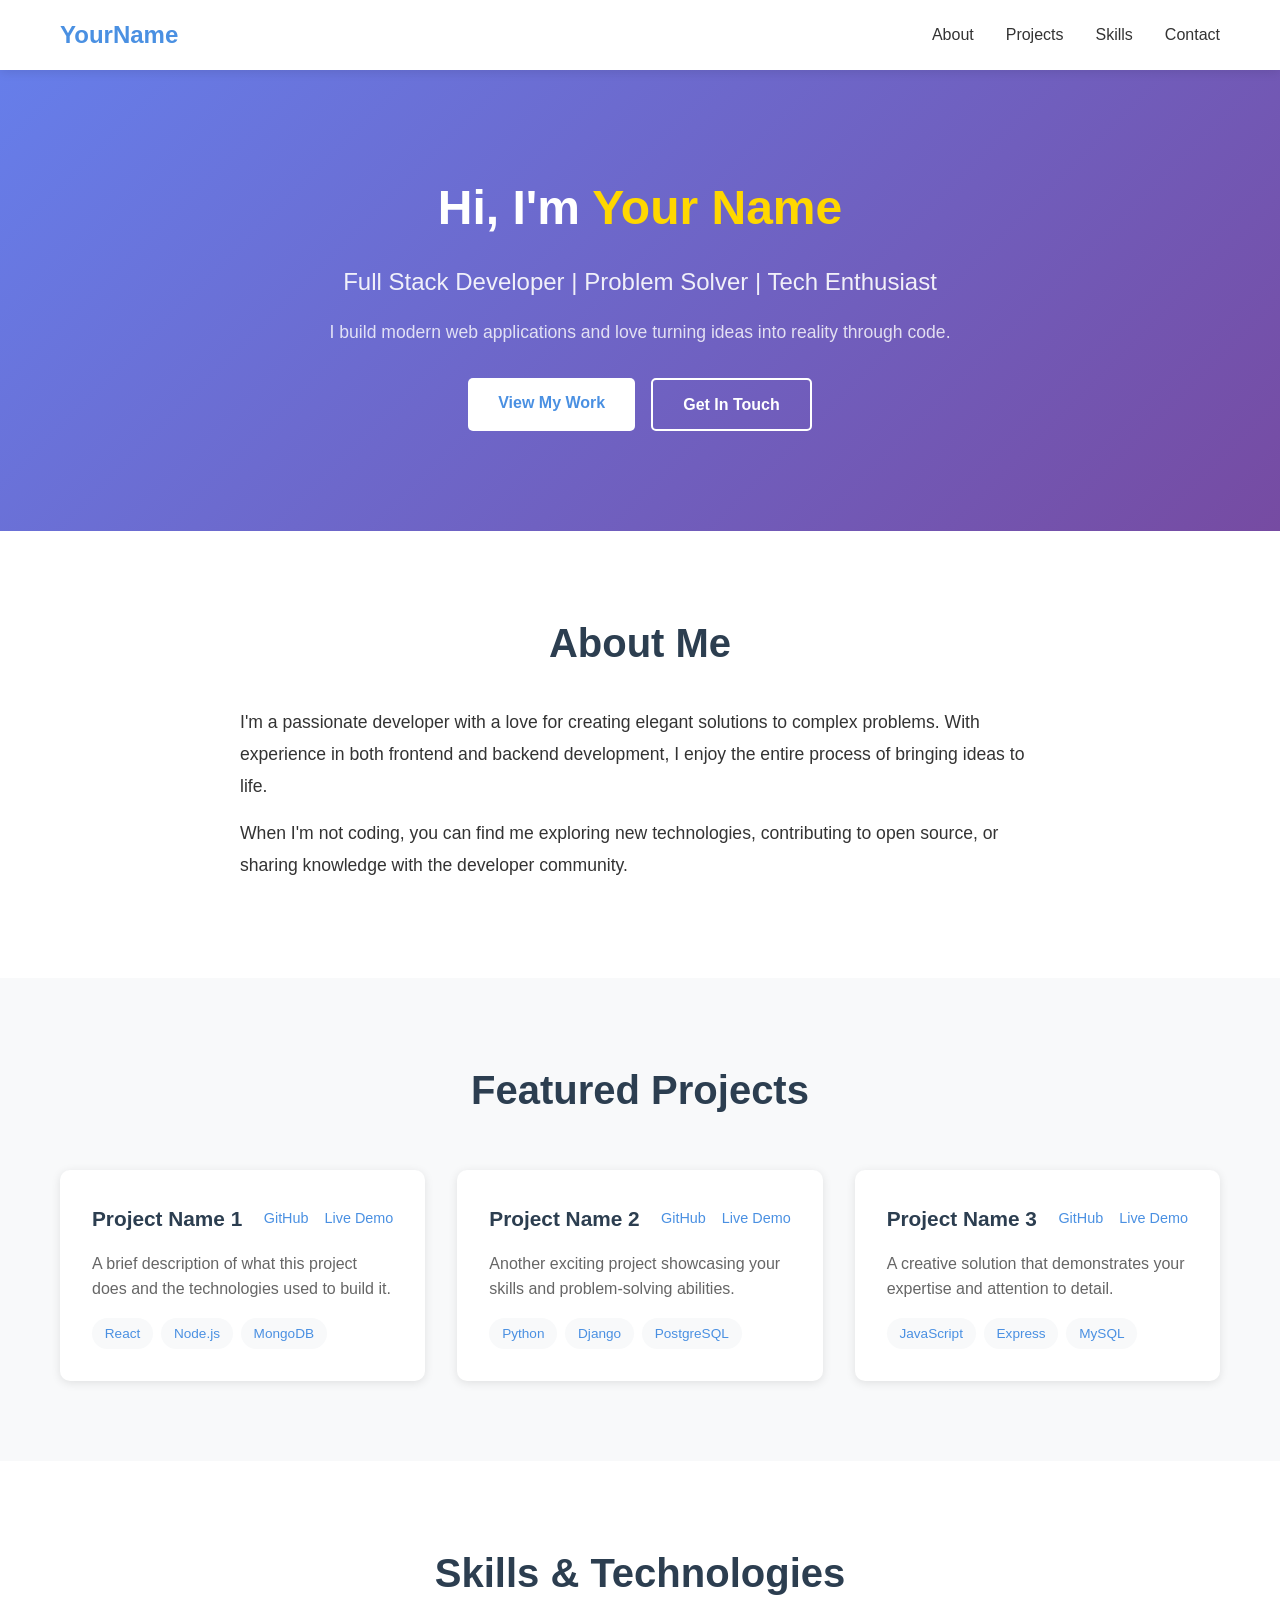
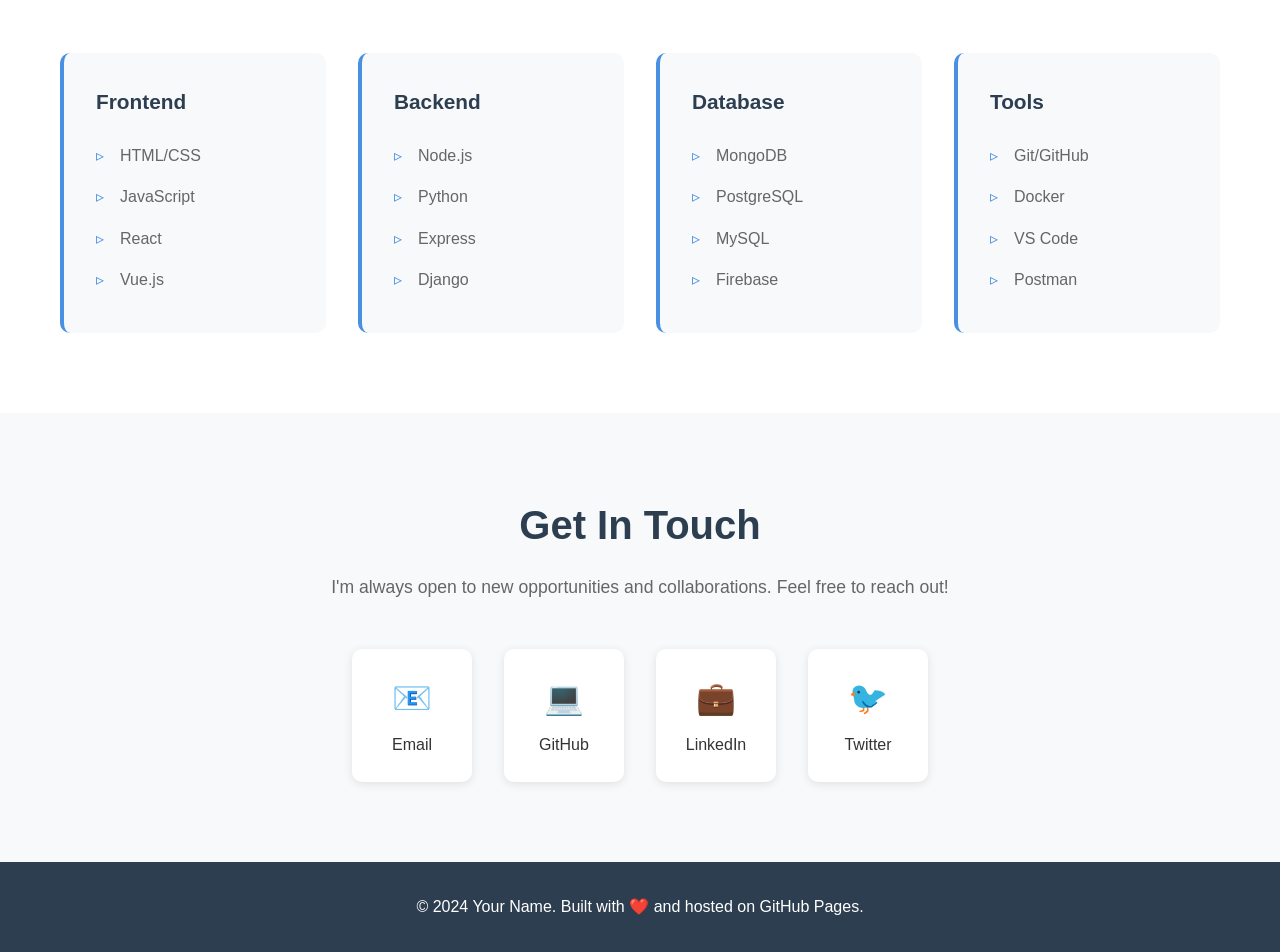
==== index.html @ 62d8f3fc "Add files via upload" ====
<!DOCTYPE html>
<html lang="en">
<head>
    <meta charset="UTF-8">
    <meta name="viewport" content="width=device-width, initial-scale=1.0">
    <title>Your Name - Portfolio</title>
    <link rel="stylesheet" href="styles.css">
</head>
<body>
    <!-- Navigation -->
    <nav class="navbar">
        <div class="nav-container">
            <a href="#" class="logo">YourName</a>
            <ul class="nav-menu">
                <li><a href="#about">About</a></li>
                <li><a href="#projects">Projects</a></li>
                <li><a href="#skills">Skills</a></li>
                <li><a href="#contact">Contact</a></li>
            </ul>
        </div>
    </nav>

    <!-- Hero Section -->
    <section class="hero">
        <div class="hero-content">
            <h1>Hi, I'm <span class="highlight">Your Name</span></h1>
            <p class="subtitle">Full Stack Developer | Problem Solver | Tech Enthusiast</p>
            <p class="description">I build modern web applications and love turning ideas into reality through code.</p>
            <div class="cta-buttons">
                <a href="#projects" class="btn btn-primary">View My Work</a>
                <a href="#contact" class="btn btn-secondary">Get In Touch</a>
            </div>
        </div>
    </section>

    <!-- About Section -->
    <section id="about" class="about">
        <div class="container">
            <h2>About Me</h2>
            <div class="about-content">
                <div class="about-text">
                    <p>I'm a passionate developer with a love for creating elegant solutions to complex problems. With experience in both frontend and backend development, I enjoy the entire process of bringing ideas to life.</p>
                    <p>When I'm not coding, you can find me exploring new technologies, contributing to open source, or sharing knowledge with the developer community.</p>
                </div>
            </div>
        </div>
    </section>

    <!-- Projects Section -->
    <section id="projects" class="projects">
        <div class="container">
            <h2>Featured Projects</h2>
            <div class="projects-grid">
                <div class="project-card">
                    <div class="project-header">
                        <h3>Project Name 1</h3>
                        <div class="project-links">
                            <a href="#" target="_blank">GitHub</a>
                            <a href="#" target="_blank">Live Demo</a>
                        </div>
                    </div>
                    <p>A brief description of what this project does and the technologies used to build it.</p>
                    <div class="tech-stack">
                        <span class="tech-tag">React</span>
                        <span class="tech-tag">Node.js</span>
                        <span class="tech-tag">MongoDB</span>
                    </div>
                </div>

                <div class="project-card">
                    <div class="project-header">
                        <h3>Project Name 2</h3>
                        <div class="project-links">
                            <a href="#" target="_blank">GitHub</a>
                            <a href="#" target="_blank">Live Demo</a>
                        </div>
                    </div>
                    <p>Another exciting project showcasing your skills and problem-solving abilities.</p>
                    <div class="tech-stack">
                        <span class="tech-tag">Python</span>
                        <span class="tech-tag">Django</span>
                        <span class="tech-tag">PostgreSQL</span>
                    </div>
                </div>

                <div class="project-card">
                    <div class="project-header">
                        <h3>Project Name 3</h3>
                        <div class="project-links">
                            <a href="#" target="_blank">GitHub</a>
                            <a href="#" target="_blank">Live Demo</a>
                        </div>
                    </div>
                    <p>A creative solution that demonstrates your expertise and attention to detail.</p>
                    <div class="tech-stack">
                        <span class="tech-tag">JavaScript</span>
                        <span class="tech-tag">Express</span>
                        <span class="tech-tag">MySQL</span>
                    </div>
                </div>
            </div>
        </div>
    </section>

    <!-- Skills Section -->
    <section id="skills" class="skills">
        <div class="container">
            <h2>Skills & Technologies</h2>
            <div class="skills-grid">
                <div class="skill-category">
                    <h3>Frontend</h3>
                    <ul>
                        <li>HTML/CSS</li>
                        <li>JavaScript</li>
                        <li>React</li>
                        <li>Vue.js</li>
                    </ul>
                </div>
                <div class="skill-category">
                    <h3>Backend</h3>
                    <ul>
                        <li>Node.js</li>
                        <li>Python</li>
                        <li>Express</li>
                        <li>Django</li>
                    </ul>
                </div>
                <div class="skill-category">
                    <h3>Database</h3>
                    <ul>
                        <li>MongoDB</li>
                        <li>PostgreSQL</li>
                        <li>MySQL</li>
                        <li>Firebase</li>
                    </ul>
                </div>
                <div class="skill-category">
                    <h3>Tools</h3>
                    <ul>
                        <li>Git/GitHub</li>
                        <li>Docker</li>
                        <li>VS Code</li>
                        <li>Postman</li>
                    </ul>
                </div>
            </div>
        </div>
    </section>

    <!-- Contact Section -->
    <section id="contact" class="contact">
        <div class="container">
            <h2>Get In Touch</h2>
            <p class="contact-intro">I'm always open to new opportunities and collaborations. Feel free to reach out!</p>
            <div class="contact-links">
                <a href="mailto:your.email@example.com" class="contact-link">
                    <span>📧</span> Email
                </a>
                <a href="https://github.com/yourusername" target="_blank" class="contact-link">
                    <span>💻</span> GitHub
                </a>
                <a href="https://linkedin.com/in/yourusername" target="_blank" class="contact-link">
                    <span>💼</span> LinkedIn
                </a>
                <a href="https://twitter.com/yourusername" target="_blank" class="contact-link">
                    <span>🐦</span> Twitter
                </a>
            </div>
        </div>
    </section>

    <!-- Footer -->
    <footer class="footer">
        <p>&copy; 2024 Your Name. Built with ❤️ and hosted on GitHub Pages.</p>
    </footer>
</body>
</html>
---- styles.css ----
* {
    margin: 0;
    padding: 0;
    box-sizing: border-box;
}

:root {
    --primary-color: #4a90e2;
    --secondary-color: #2c3e50;
    --accent-color: #e74c3c;
    --text-color: #333;
    --light-bg: #f8f9fa;
    --white: #ffffff;
    --border-color: #e0e0e0;
    --shadow: 0 2px 10px rgba(0, 0, 0, 0.1);
}

body {
    font-family: -apple-system, BlinkMacSystemFont, 'Segoe UI', Roboto, Oxygen, Ubuntu, Cantarell, sans-serif;
    line-height: 1.6;
    color: var(--text-color);
}

.container {
    max-width: 1200px;
    margin: 0 auto;
    padding: 0 20px;
}

/* Navigation */
.navbar {
    background: var(--white);
    box-shadow: var(--shadow);
    position: sticky;
    top: 0;
    z-index: 100;
}

.nav-container {
    max-width: 1200px;
    margin: 0 auto;
    padding: 1rem 20px;
    display: flex;
    justify-content: space-between;
    align-items: center;
}

.logo {
    font-size: 1.5rem;
    font-weight: bold;
    color: var(--primary-color);
    text-decoration: none;
}

.nav-menu {
    display: flex;
    list-style: none;
    gap: 2rem;
}

.nav-menu a {
    color: var(--text-color);
    text-decoration: none;
    font-weight: 500;
    transition: color 0.3s;
}

.nav-menu a:hover {
    color: var(--primary-color);
}

/* Hero Section */
.hero {
    background: linear-gradient(135deg, #667eea 0%, #764ba2 100%);
    color: var(--white);
    padding: 100px 20px;
    text-align: center;
}

.hero-content {
    max-width: 800px;
    margin: 0 auto;
}

.hero h1 {
    font-size: 3rem;
    margin-bottom: 1rem;
}

.highlight {
    color: #ffd700;
}

.subtitle {
    font-size: 1.5rem;
    margin-bottom: 1rem;
    opacity: 0.9;
}

.description {
    font-size: 1.1rem;
    margin-bottom: 2rem;
    opacity: 0.8;
}

.cta-buttons {
    display: flex;
    gap: 1rem;
    justify-content: center;
    flex-wrap: wrap;
}

.btn {
    padding: 12px 30px;
    text-decoration: none;
    border-radius: 5px;
    font-weight: 600;
    transition: all 0.3s;
    display: inline-block;
}

.btn-primary {
    background: var(--white);
    color: var(--primary-color);
}

.btn-primary:hover {
    transform: translateY(-2px);
    box-shadow: 0 5px 15px rgba(0, 0, 0, 0.2);
}

.btn-secondary {
    background: transparent;
    color: var(--white);
    border: 2px solid var(--white);
}

.btn-secondary:hover {
    background: var(--white);
    color: var(--primary-color);
}

/* About Section */
.about {
    padding: 80px 20px;
    background: var(--white);
}

.about h2 {
    text-align: center;
    font-size: 2.5rem;
    margin-bottom: 2rem;
    color: var(--secondary-color);
}

.about-content {
    max-width: 800px;
    margin: 0 auto;
}

.about-text p {
    margin-bottom: 1rem;
    font-size: 1.1rem;
    line-height: 1.8;
}

/* Projects Section */
.projects {
    padding: 80px 20px;
    background: var(--light-bg);
}

.projects h2 {
    text-align: center;
    font-size: 2.5rem;
    margin-bottom: 3rem;
    color: var(--secondary-color);
}

.projects-grid {
    display: grid;
    grid-template-columns: repeat(auto-fit, minmax(300px, 1fr));
    gap: 2rem;
}

.project-card {
    background: var(--white);
    padding: 2rem;
    border-radius: 10px;
    box-shadow: var(--shadow);
    transition: transform 0.3s;
}

.project-card:hover {
    transform: translateY(-5px);
    box-shadow: 0 5px 20px rgba(0, 0, 0, 0.15);
}

.project-header {
    display: flex;
    justify-content: space-between;
    align-items: center;
    margin-bottom: 1rem;
}

.project-header h3 {
    color: var(--secondary-color);
    font-size: 1.3rem;
}

.project-links {
    display: flex;
    gap: 1rem;
}

.project-links a {
    color: var(--primary-color);
    text-decoration: none;
    font-size: 0.9rem;
    font-weight: 500;
}

.project-links a:hover {
    text-decoration: underline;
}

.project-card p {
    margin-bottom: 1rem;
    color: #666;
}

.tech-stack {
    display: flex;
    flex-wrap: wrap;
    gap: 0.5rem;
}

.tech-tag {
    background: var(--light-bg);
    padding: 0.3rem 0.8rem;
    border-radius: 20px;
    font-size: 0.85rem;
    color: var(--primary-color);
    font-weight: 500;
}

/* Skills Section */
.skills {
    padding: 80px 20px;
    background: var(--white);
}

.skills h2 {
    text-align: center;
    font-size: 2.5rem;
    margin-bottom: 3rem;
    color: var(--secondary-color);
}

.skills-grid {
    display: grid;
    grid-template-columns: repeat(auto-fit, minmax(250px, 1fr));
    gap: 2rem;
}

.skill-category {
    background: var(--light-bg);
    padding: 2rem;
    border-radius: 10px;
    border-left: 4px solid var(--primary-color);
}

.skill-category h3 {
    color: var(--secondary-color);
    margin-bottom: 1rem;
    font-size: 1.3rem;
}

.skill-category ul {
    list-style: none;
}

.skill-category li {
    padding: 0.5rem 0;
    color: #666;
    position: relative;
    padding-left: 1.5rem;
}

.skill-category li:before {
    content: "▹";
    color: var(--primary-color);
    position: absolute;
    left: 0;
}

/* Contact Section */
.contact {
    padding: 80px 20px;
    background: var(--light-bg);
    text-align: center;
}

.contact h2 {
    font-size: 2.5rem;
    margin-bottom: 1rem;
    color: var(--secondary-color);
}

.contact-intro {
    font-size: 1.1rem;
    margin-bottom: 3rem;
    color: #666;
}

.contact-links {
    display: flex;
    justify-content: center;
    gap: 2rem;
    flex-wrap: wrap;
}

.contact-link {
    display: flex;
    flex-direction: column;
    align-items: center;
    gap: 0.5rem;
    text-decoration: none;
    color: var(--text-color);
    padding: 1.5rem;
    background: var(--white);
    border-radius: 10px;
    min-width: 120px;
    transition: all 0.3s;
    box-shadow: var(--shadow);
}

.contact-link:hover {
    transform: translateY(-5px);
    box-shadow: 0 5px 20px rgba(0, 0, 0, 0.15);
    color: var(--primary-color);
}

.contact-link span {
    font-size: 2rem;
}

/* Footer */
.footer {
    background: var(--secondary-color);
    color: var(--white);
    text-align: center;
    padding: 2rem;
}

/* Responsive Design */
@media (max-width: 768px) {
    .hero h1 {
        font-size: 2rem;
    }

    .subtitle {
        font-size: 1.2rem;
    }

    .nav-menu {
        gap: 1rem;
    }

    .projects-grid,
    .skills-grid {
        grid-template-columns: 1fr;
    }

    .cta-buttons {
        flex-direction: column;
    }
}
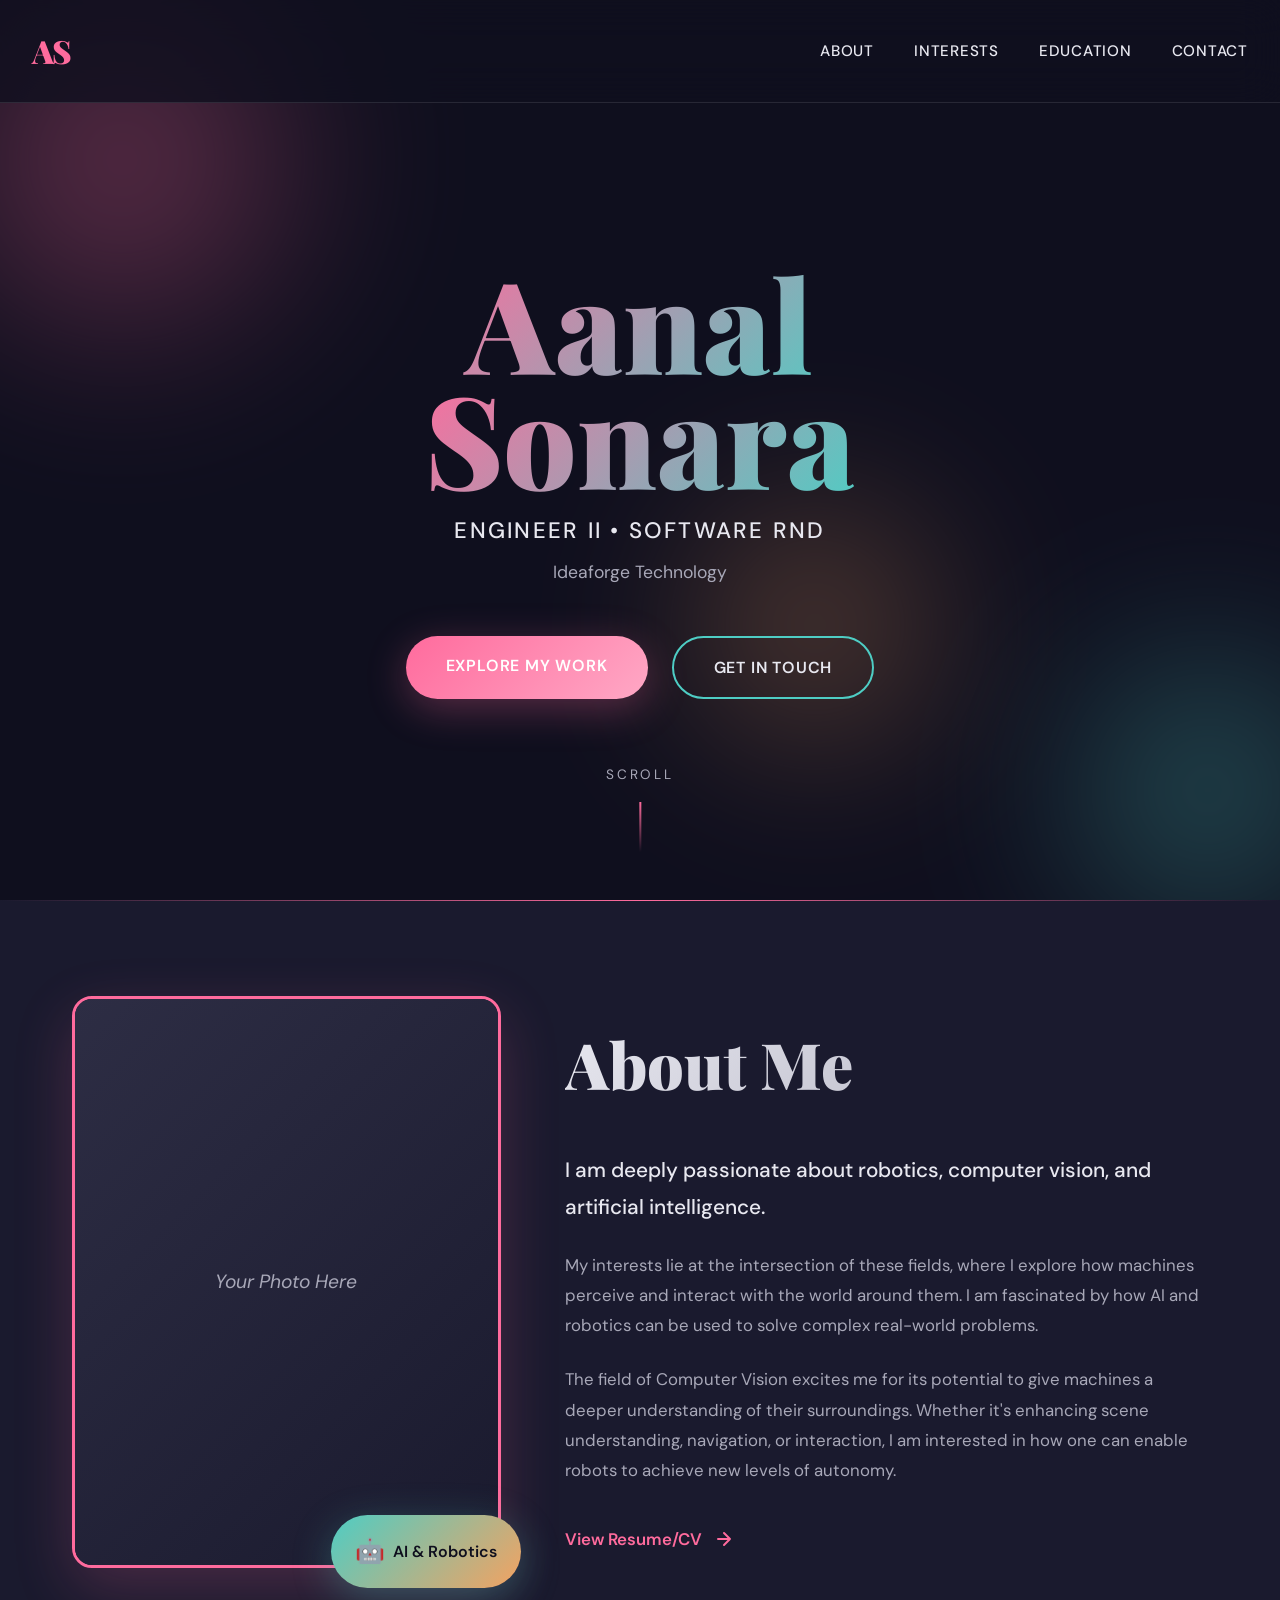
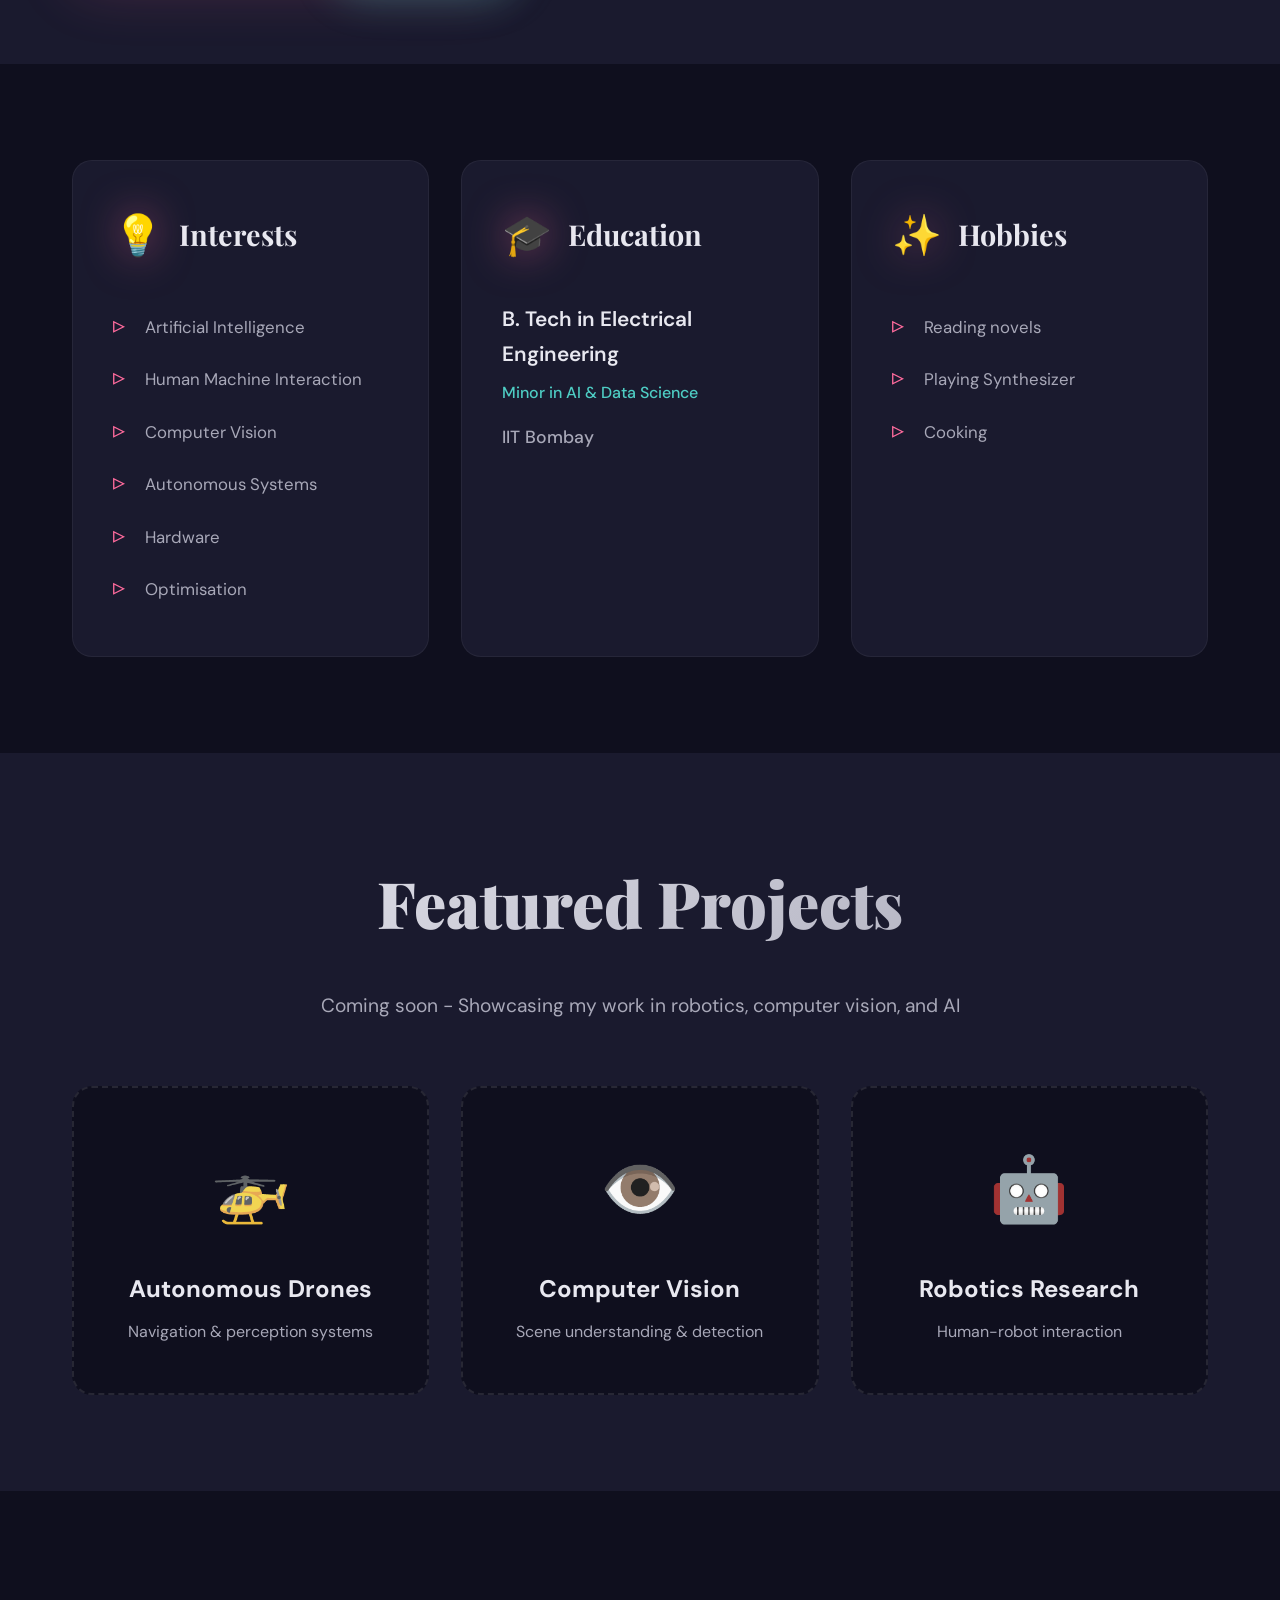
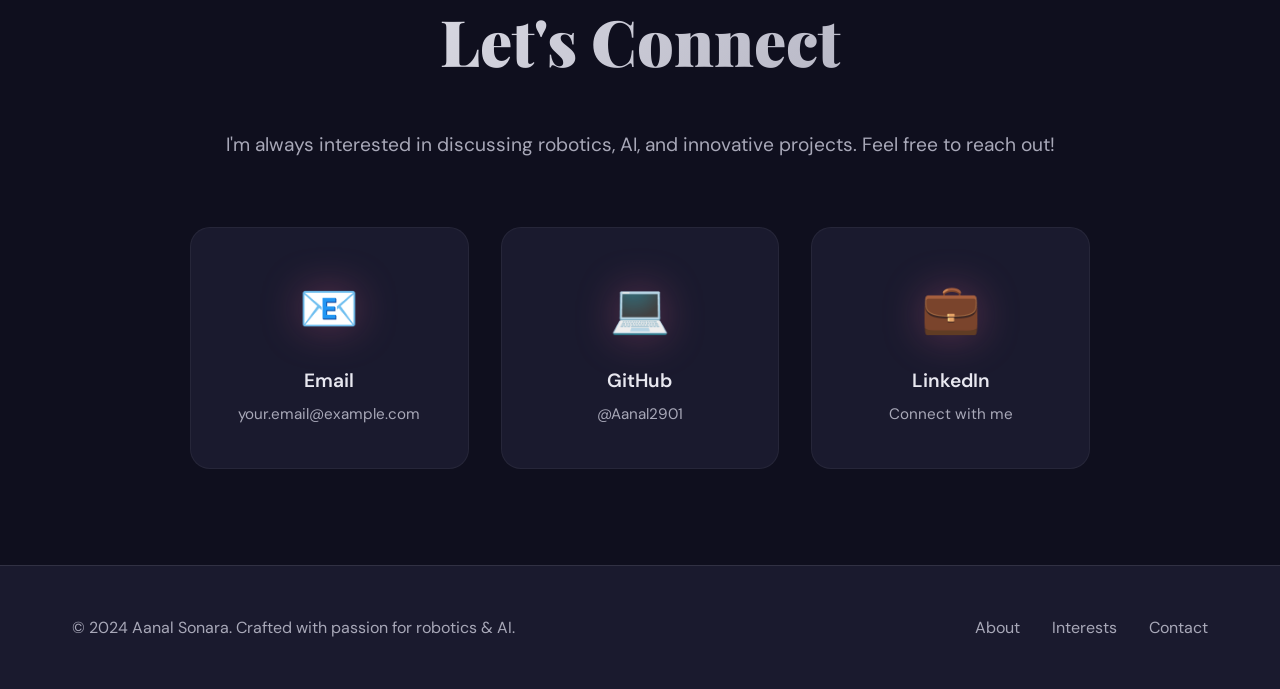
==== commit fb0bb3c3: "Add files via upload" ====
--- a/index.html
+++ b/index.html
@@ -3,18 +3,19 @@
 <head>
     <meta charset="UTF-8">
     <meta name="viewport" content="width=device-width, initial-scale=1.0">
-    <title>Your Name - Portfolio</title>
+    <title>Aanal Sonara | Robotics & AI Engineer</title>
     <link rel="stylesheet" href="styles.css">
+    <link href="https://fonts.googleapis.com/css2?family=Playfair+Display:wght@700;900&family=DM+Sans:wght@400;500;700&display=swap" rel="stylesheet">
 </head>
 <body>
     <!-- Navigation -->
     <nav class="navbar">
         <div class="nav-container">
-            <a href="#" class="logo">YourName</a>
+            <a href="#" class="logo">AS</a>
             <ul class="nav-menu">
                 <li><a href="#about">About</a></li>
-                <li><a href="#projects">Projects</a></li>
-                <li><a href="#skills">Skills</a></li>
+                <li><a href="#interests">Interests</a></li>
+                <li><a href="#education">Education</a></li>
                 <li><a href="#contact">Contact</a></li>
             </ul>
         </div>
@@ -22,126 +23,135 @@
 
     <!-- Hero Section -->
     <section class="hero">
+        <div class="hero-background">
+            <div class="gradient-orb orb-1"></div>
+            <div class="gradient-orb orb-2"></div>
+            <div class="gradient-orb orb-3"></div>
+        </div>
         <div class="hero-content">
-            <h1>Hi, I'm <span class="highlight">Your Name</span></h1>
-            <p class="subtitle">Full Stack Developer | Problem Solver | Tech Enthusiast</p>
-            <p class="description">I build modern web applications and love turning ideas into reality through code.</p>
-            <div class="cta-buttons">
-                <a href="#projects" class="btn btn-primary">View My Work</a>
-                <a href="#contact" class="btn btn-secondary">Get In Touch</a>
-            </div>
+            <div class="hero-text">
+                <h1 class="hero-title">
+                    <span class="title-line">Aanal</span>
+                    <span class="title-line">Sonara</span>
+                </h1>
+                <p class="hero-subtitle">Engineer II • Software RnD</p>
+                <p class="hero-company">Ideaforge Technology</p>
+                <div class="hero-cta">
+                    <a href="#about" class="btn-primary">Explore My Work</a>
+                    <a href="#contact" class="btn-secondary">Get in Touch</a>
+                </div>
+            </div>
+        </div>
+        <div class="scroll-indicator">
+            <span>Scroll</span>
+            <div class="scroll-line"></div>
         </div>
     </section>
 
     <!-- About Section -->
     <section id="about" class="about">
         <div class="container">
-            <h2>About Me</h2>
-            <div class="about-content">
-                <div class="about-text">
-                    <p>I'm a passionate developer with a love for creating elegant solutions to complex problems. With experience in both frontend and backend development, I enjoy the entire process of bringing ideas to life.</p>
-                    <p>When I'm not coding, you can find me exploring new technologies, contributing to open source, or sharing knowledge with the developer community.</p>
-                </div>
-            </div>
-        </div>
-    </section>
-
-    <!-- Projects Section -->
-    <section id="projects" class="projects">
-        <div class="container">
-            <h2>Featured Projects</h2>
-            <div class="projects-grid">
-                <div class="project-card">
-                    <div class="project-header">
-                        <h3>Project Name 1</h3>
-                        <div class="project-links">
-                            <a href="#" target="_blank">GitHub</a>
-                            <a href="#" target="_blank">Live Demo</a>
-                        </div>
-                    </div>
-                    <p>A brief description of what this project does and the technologies used to build it.</p>
-                    <div class="tech-stack">
-                        <span class="tech-tag">React</span>
-                        <span class="tech-tag">Node.js</span>
-                        <span class="tech-tag">MongoDB</span>
-                    </div>
-                </div>
-
-                <div class="project-card">
-                    <div class="project-header">
-                        <h3>Project Name 2</h3>
-                        <div class="project-links">
-                            <a href="#" target="_blank">GitHub</a>
-                            <a href="#" target="_blank">Live Demo</a>
-                        </div>
-                    </div>
-                    <p>Another exciting project showcasing your skills and problem-solving abilities.</p>
-                    <div class="tech-stack">
-                        <span class="tech-tag">Python</span>
-                        <span class="tech-tag">Django</span>
-                        <span class="tech-tag">PostgreSQL</span>
-                    </div>
-                </div>
-
-                <div class="project-card">
-                    <div class="project-header">
-                        <h3>Project Name 3</h3>
-                        <div class="project-links">
-                            <a href="#" target="_blank">GitHub</a>
-                            <a href="#" target="_blank">Live Demo</a>
-                        </div>
-                    </div>
-                    <p>A creative solution that demonstrates your expertise and attention to detail.</p>
-                    <div class="tech-stack">
-                        <span class="tech-tag">JavaScript</span>
-                        <span class="tech-tag">Express</span>
-                        <span class="tech-tag">MySQL</span>
-                    </div>
-                </div>
-            </div>
-        </div>
-    </section>
-
-    <!-- Skills Section -->
-    <section id="skills" class="skills">
-        <div class="container">
-            <h2>Skills & Technologies</h2>
-            <div class="skills-grid">
-                <div class="skill-category">
-                    <h3>Frontend</h3>
-                    <ul>
-                        <li>HTML/CSS</li>
-                        <li>JavaScript</li>
-                        <li>React</li>
-                        <li>Vue.js</li>
+            <div class="about-grid">
+                <div class="about-image-wrapper">
+                    <div class="image-frame">
+                        <div class="profile-placeholder">
+                            <div class="placeholder-text">Your Photo Here</div>
+                        </div>
+                    </div>
+                    <div class="floating-badge">
+                        <span class="badge-icon">🤖</span>
+                        <span>AI & Robotics</span>
+                    </div>
+                </div>
+                <div class="about-content">
+                    <h2 class="section-title">About Me</h2>
+                    <div class="about-text">
+                        <p class="lead-text">I am deeply passionate about robotics, computer vision, and artificial intelligence.</p>
+                        <p>My interests lie at the intersection of these fields, where I explore how machines perceive and interact with the world around them. I am fascinated by how AI and robotics can be used to solve complex real-world problems.</p>
+                        <p>The field of Computer Vision excites me for its potential to give machines a deeper understanding of their surroundings. Whether it's enhancing scene understanding, navigation, or interaction, I am interested in how one can enable robots to achieve new levels of autonomy.</p>
+                    </div>
+                    <a href="#" class="resume-link">
+                        <span>View Resume/CV</span>
+                        <svg width="20" height="20" viewBox="0 0 20 20" fill="none">
+                            <path d="M4 10H16M16 10L10 4M16 10L10 16" stroke="currentColor" stroke-width="2" stroke-linecap="round"/>
+                        </svg>
+                    </a>
+                </div>
+            </div>
+        </div>
+    </section>
+
+    <!-- Interests, Education, Hobbies Section -->
+    <section id="interests" class="info-cards">
+        <div class="container">
+            <div class="cards-grid">
+                <!-- Interests Card -->
+                <div class="info-card card-interests">
+                    <div class="card-header">
+                        <div class="card-icon">💡</div>
+                        <h3>Interests</h3>
+                    </div>
+                    <ul class="card-list">
+                        <li>Artificial Intelligence</li>
+                        <li>Human Machine Interaction</li>
+                        <li>Computer Vision</li>
+                        <li>Autonomous Systems</li>
+                        <li>Hardware</li>
+                        <li>Optimisation</li>
                     </ul>
                 </div>
-                <div class="skill-category">
-                    <h3>Backend</h3>
-                    <ul>
-                        <li>Node.js</li>
-                        <li>Python</li>
-                        <li>Express</li>
-                        <li>Django</li>
+
+                <!-- Education Card -->
+                <div class="info-card card-education" id="education">
+                    <div class="card-header">
+                        <div class="card-icon">🎓</div>
+                        <h3>Education</h3>
+                    </div>
+                    <div class="education-content">
+                        <h4>B. Tech in Electrical Engineering</h4>
+                        <p class="minor">Minor in AI & Data Science</p>
+                        <p class="university">IIT Bombay</p>
+                    </div>
+                </div>
+
+                <!-- Hobbies Card -->
+                <div class="info-card card-hobbies">
+                    <div class="card-header">
+                        <div class="card-icon">✨</div>
+                        <h3>Hobbies</h3>
+                    </div>
+                    <ul class="card-list">
+                        <li>Reading novels</li>
+                        <li>Playing Synthesizer</li>
+                        <li>Cooking</li>
                     </ul>
                 </div>
-                <div class="skill-category">
-                    <h3>Database</h3>
-                    <ul>
-                        <li>MongoDB</li>
-                        <li>PostgreSQL</li>
-                        <li>MySQL</li>
-                        <li>Firebase</li>
-                    </ul>
-                </div>
-                <div class="skill-category">
-                    <h3>Tools</h3>
-                    <ul>
-                        <li>Git/GitHub</li>
-                        <li>Docker</li>
-                        <li>VS Code</li>
-                        <li>Postman</li>
-                    </ul>
+            </div>
+        </div>
+    </section>
+
+    <!-- Projects Section (Placeholder for future) -->
+    <section class="projects">
+        <div class="container">
+            <h2 class="section-title centered">Featured Projects</h2>
+            <p class="section-subtitle">Coming soon - Showcasing my work in robotics, computer vision, and AI</p>
+            <div class="projects-placeholder">
+                <div class="placeholder-grid">
+                    <div class="project-placeholder">
+                        <div class="placeholder-icon">🚁</div>
+                        <h4>Autonomous Drones</h4>
+                        <p>Navigation & perception systems</p>
+                    </div>
+                    <div class="project-placeholder">
+                        <div class="placeholder-icon">👁️</div>
+                        <h4>Computer Vision</h4>
+                        <p>Scene understanding & detection</p>
+                    </div>
+                    <div class="project-placeholder">
+                        <div class="placeholder-icon">🤖</div>
+                        <h4>Robotics Research</h4>
+                        <p>Human-robot interaction</p>
+                    </div>
                 </div>
             </div>
         </div>
@@ -150,28 +160,50 @@
     <!-- Contact Section -->
     <section id="contact" class="contact">
         <div class="container">
-            <h2>Get In Touch</h2>
-            <p class="contact-intro">I'm always open to new opportunities and collaborations. Feel free to reach out!</p>
-            <div class="contact-links">
-                <a href="mailto:your.email@example.com" class="contact-link">
-                    <span>📧</span> Email
-                </a>
-                <a href="https://github.com/yourusername" target="_blank" class="contact-link">
-                    <span>💻</span> GitHub
-                </a>
-                <a href="https://linkedin.com/in/yourusername" target="_blank" class="contact-link">
-                    <span>💼</span> LinkedIn
-                </a>
-                <a href="https://twitter.com/yourusername" target="_blank" class="contact-link">
-                    <span>🐦</span> Twitter
-                </a>
+            <div class="contact-content">
+                <h2 class="section-title">Let's Connect</h2>
+                <p class="contact-description">I'm always interested in discussing robotics, AI, and innovative projects. Feel free to reach out!</p>
+                <div class="contact-links">
+                    <a href="mailto:your.email@example.com" class="contact-card">
+                        <div class="contact-icon">📧</div>
+                        <div class="contact-text">
+                            <h4>Email</h4>
+                            <p>your.email@example.com</p>
+                        </div>
+                    </a>
+                    <a href="https://github.com/Aanal2901" class="contact-card">
+                        <div class="contact-icon">💻</div>
+                        <div class="contact-text">
+                            <h4>GitHub</h4>
+                            <p>@Aanal2901</p>
+                        </div>
+                    </a>
+                    <a href="https://linkedin.com/in/yourprofile" class="contact-card">
+                        <div class="contact-icon">💼</div>
+                        <div class="contact-text">
+                            <h4>LinkedIn</h4>
+                            <p>Connect with me</p>
+                        </div>
+                    </a>
+                </div>
             </div>
         </div>
     </section>
 
     <!-- Footer -->
     <footer class="footer">
-        <p>&copy; 2024 Your Name. Built with ❤️ and hosted on GitHub Pages.</p>
+        <div class="container">
+            <div class="footer-content">
+                <p>&copy; 2024 Aanal Sonara. Crafted with passion for robotics & AI.</p>
+                <div class="footer-links">
+                    <a href="#about">About</a>
+                    <a href="#interests">Interests</a>
+                    <a href="#contact">Contact</a>
+                </div>
+            </div>
+        </div>
     </footer>
+
+    <script src="script.js"></script>
 </body>
 </html>
--- a/styles.css
+++ b/styles.css
@@ -1,3 +1,4 @@
+/* Reset & Base Styles */
 * {
     margin: 0;
     padding: 0;
@@ -5,374 +6,772 @@
 }
 
 :root {
-    --primary-color: #4a90e2;
-    --secondary-color: #2c3e50;
-    --accent-color: #e74c3c;
-    --text-color: #333;
-    --light-bg: #f8f9fa;
-    --white: #ffffff;
-    --border-color: #e0e0e0;
-    --shadow: 0 2px 10px rgba(0, 0, 0, 0.1);
+    /* Color Palette - Sophisticated & Distinctive */
+    --color-dark: #0f0f1e;
+    --color-midnight: #1a1a2e;
+    --color-slate: #2d2d44;
+    --color-accent: #ff6b9d;
+    --color-accent-light: #ffa8c5;
+    --color-secondary: #4ecdc4;
+    --color-gold: #f4a261;
+    --color-text: #e8e8f0;
+    --color-text-muted: #a8a8b8;
+    --color-white: #ffffff;
+    --color-light-bg: #f8f9fb;
+    
+    /* Typography */
+    --font-display: 'Playfair Display', serif;
+    --font-body: 'DM Sans', sans-serif;
+    
+    /* Spacing */
+    --spacing-xs: 0.5rem;
+    --spacing-sm: 1rem;
+    --spacing-md: 2rem;
+    --spacing-lg: 4rem;
+    --spacing-xl: 6rem;
+    
+    /* Animations */
+    --transition-smooth: all 0.4s cubic-bezier(0.4, 0, 0.2, 1);
+    --transition-bounce: all 0.6s cubic-bezier(0.68, -0.55, 0.265, 1.55);
 }
 
 body {
-    font-family: -apple-system, BlinkMacSystemFont, 'Segoe UI', Roboto, Oxygen, Ubuntu, Cantarell, sans-serif;
-    line-height: 1.6;
-    color: var(--text-color);
+    font-family: var(--font-body);
+    color: var(--color-text);
+    background: var(--color-dark);
+    line-height: 1.7;
+    overflow-x: hidden;
 }
 
 .container {
     max-width: 1200px;
     margin: 0 auto;
-    padding: 0 20px;
+    padding: 0 2rem;
 }
 
 /* Navigation */
 .navbar {
-    background: var(--white);
-    box-shadow: var(--shadow);
-    position: sticky;
+    position: fixed;
     top: 0;
-    z-index: 100;
+    width: 100%;
+    z-index: 1000;
+    background: rgba(15, 15, 30, 0.8);
+    backdrop-filter: blur(20px);
+    border-bottom: 1px solid rgba(255, 255, 255, 0.1);
+    animation: slideDown 0.8s ease-out;
+}
+
+@keyframes slideDown {
+    from {
+        transform: translateY(-100%);
+        opacity: 0;
+    }
+    to {
+        transform: translateY(0);
+        opacity: 1;
+    }
 }
 
 .nav-container {
-    max-width: 1200px;
+    max-width: 1400px;
     margin: 0 auto;
-    padding: 1rem 20px;
+    padding: 1.5rem 2rem;
     display: flex;
     justify-content: space-between;
     align-items: center;
 }
 
 .logo {
-    font-size: 1.5rem;
-    font-weight: bold;
-    color: var(--primary-color);
+    font-family: var(--font-display);
+    font-size: 2rem;
+    font-weight: 900;
+    color: var(--color-accent);
     text-decoration: none;
+    letter-spacing: -0.05em;
+    transition: var(--transition-smooth);
+}
+
+.logo:hover {
+    transform: scale(1.1) rotate(-5deg);
 }
 
 .nav-menu {
     display: flex;
     list-style: none;
-    gap: 2rem;
+    gap: 2.5rem;
 }
 
 .nav-menu a {
-    color: var(--text-color);
+    color: var(--color-text);
     text-decoration: none;
     font-weight: 500;
-    transition: color 0.3s;
+    font-size: 0.95rem;
+    letter-spacing: 0.05em;
+    text-transform: uppercase;
+    position: relative;
+    transition: var(--transition-smooth);
+}
+
+.nav-menu a::after {
+    content: '';
+    position: absolute;
+    bottom: -5px;
+    left: 0;
+    width: 0;
+    height: 2px;
+    background: var(--color-accent);
+    transition: width 0.3s ease;
 }
 
 .nav-menu a:hover {
-    color: var(--primary-color);
+    color: var(--color-accent);
+}
+
+.nav-menu a:hover::after {
+    width: 100%;
 }
 
 /* Hero Section */
 .hero {
-    background: linear-gradient(135deg, #667eea 0%, #764ba2 100%);
-    color: var(--white);
-    padding: 100px 20px;
+    min-height: 100vh;
+    display: flex;
+    align-items: center;
+    justify-content: center;
+    position: relative;
+    overflow: hidden;
+    padding: 8rem 2rem 4rem;
+}
+
+.hero-background {
+    position: absolute;
+    top: 0;
+    left: 0;
+    width: 100%;
+    height: 100%;
+    z-index: 0;
+}
+
+.gradient-orb {
+    position: absolute;
+    border-radius: 50%;
+    filter: blur(80px);
+    opacity: 0.4;
+    animation: float 20s ease-in-out infinite;
+}
+
+.orb-1 {
+    width: 500px;
+    height: 500px;
+    background: radial-gradient(circle, var(--color-accent) 0%, transparent 70%);
+    top: -10%;
+    left: -10%;
+    animation-delay: 0s;
+}
+
+.orb-2 {
+    width: 400px;
+    height: 400px;
+    background: radial-gradient(circle, var(--color-secondary) 0%, transparent 70%);
+    bottom: -10%;
+    right: -10%;
+    animation-delay: 5s;
+}
+
+.orb-3 {
+    width: 350px;
+    height: 350px;
+    background: radial-gradient(circle, var(--color-gold) 0%, transparent 70%);
+    top: 50%;
+    left: 50%;
+    animation-delay: 10s;
+}
+
+@keyframes float {
+    0%, 100% {
+        transform: translate(0, 0) scale(1);
+    }
+    33% {
+        transform: translate(50px, -50px) scale(1.1);
+    }
+    66% {
+        transform: translate(-50px, 50px) scale(0.9);
+    }
+}
+
+.hero-content {
+    position: relative;
+    z-index: 1;
     text-align: center;
-}
-
-.hero-content {
-    max-width: 800px;
-    margin: 0 auto;
-}
-
-.hero h1 {
-    font-size: 3rem;
+    max-width: 900px;
+}
+
+.hero-title {
+    font-family: var(--font-display);
+    font-size: clamp(4rem, 10vw, 8rem);
+    font-weight: 900;
+    line-height: 0.9;
     margin-bottom: 1rem;
-}
-
-.highlight {
-    color: #ffd700;
-}
-
-.subtitle {
-    font-size: 1.5rem;
-    margin-bottom: 1rem;
-    opacity: 0.9;
-}
-
-.description {
+    display: flex;
+    flex-direction: column;
+    animation: fadeInUp 1s ease-out;
+}
+
+.title-line {
+    display: inline-block;
+    background: linear-gradient(135deg, var(--color-accent) 0%, var(--color-secondary) 100%);
+    -webkit-background-clip: text;
+    -webkit-text-fill-color: transparent;
+    background-clip: text;
+    animation: fadeInUp 1s ease-out backwards;
+}
+
+.title-line:nth-child(2) {
+    animation-delay: 0.2s;
+}
+
+@keyframes fadeInUp {
+    from {
+        opacity: 0;
+        transform: translateY(50px);
+    }
+    to {
+        opacity: 1;
+        transform: translateY(0);
+    }
+}
+
+.hero-subtitle {
+    font-size: 1.4rem;
+    color: var(--color-text);
+    font-weight: 500;
+    letter-spacing: 0.1em;
+    text-transform: uppercase;
+    margin-bottom: 0.5rem;
+    animation: fadeInUp 1s ease-out 0.4s backwards;
+}
+
+.hero-company {
     font-size: 1.1rem;
-    margin-bottom: 2rem;
-    opacity: 0.8;
-}
-
-.cta-buttons {
-    display: flex;
-    gap: 1rem;
+    color: var(--color-text-muted);
+    margin-bottom: 3rem;
+    animation: fadeInUp 1s ease-out 0.6s backwards;
+}
+
+.hero-cta {
+    display: flex;
+    gap: 1.5rem;
     justify-content: center;
     flex-wrap: wrap;
-}
-
-.btn {
-    padding: 12px 30px;
+    animation: fadeInUp 1s ease-out 0.8s backwards;
+}
+
+.btn-primary,
+.btn-secondary {
+    padding: 1rem 2.5rem;
     text-decoration: none;
-    border-radius: 5px;
+    border-radius: 50px;
     font-weight: 600;
-    transition: all 0.3s;
-    display: inline-block;
+    font-size: 1rem;
+    letter-spacing: 0.05em;
+    text-transform: uppercase;
+    transition: var(--transition-smooth);
+    position: relative;
+    overflow: hidden;
 }
 
 .btn-primary {
-    background: var(--white);
-    color: var(--primary-color);
+    background: linear-gradient(135deg, var(--color-accent) 0%, var(--color-accent-light) 100%);
+    color: var(--color-white);
+    box-shadow: 0 10px 40px rgba(255, 107, 157, 0.3);
 }
 
 .btn-primary:hover {
-    transform: translateY(-2px);
-    box-shadow: 0 5px 15px rgba(0, 0, 0, 0.2);
+    transform: translateY(-3px);
+    box-shadow: 0 15px 50px rgba(255, 107, 157, 0.5);
 }
 
 .btn-secondary {
     background: transparent;
-    color: var(--white);
-    border: 2px solid var(--white);
+    color: var(--color-text);
+    border: 2px solid var(--color-secondary);
 }
 
 .btn-secondary:hover {
-    background: var(--white);
-    color: var(--primary-color);
+    background: var(--color-secondary);
+    color: var(--color-dark);
+    transform: translateY(-3px);
+}
+
+.scroll-indicator {
+    position: absolute;
+    bottom: 3rem;
+    left: 50%;
+    transform: translateX(-50%);
+    display: flex;
+    flex-direction: column;
+    align-items: center;
+    gap: 1rem;
+    color: var(--color-text-muted);
+    font-size: 0.85rem;
+    letter-spacing: 0.2em;
+    text-transform: uppercase;
+    animation: fadeIn 1s ease-out 1s backwards;
+}
+
+.scroll-line {
+    width: 2px;
+    height: 50px;
+    background: linear-gradient(to bottom, var(--color-accent), transparent);
+    animation: scrollPulse 2s ease-in-out infinite;
+}
+
+@keyframes scrollPulse {
+    0%, 100% {
+        opacity: 0.3;
+        transform: translateY(0);
+    }
+    50% {
+        opacity: 1;
+        transform: translateY(10px);
+    }
+}
+
+@keyframes fadeIn {
+    from {
+        opacity: 0;
+    }
+    to {
+        opacity: 1;
+    }
 }
 
 /* About Section */
 .about {
-    padding: 80px 20px;
-    background: var(--white);
-}
-
-.about h2 {
+    padding: var(--spacing-xl) 2rem;
+    background: var(--color-midnight);
+    position: relative;
+}
+
+.about::before {
+    content: '';
+    position: absolute;
+    top: 0;
+    left: 0;
+    width: 100%;
+    height: 1px;
+    background: linear-gradient(90deg, transparent, var(--color-accent), transparent);
+}
+
+.about-grid {
+    display: grid;
+    grid-template-columns: 1fr 1.5fr;
+    gap: 4rem;
+    align-items: center;
+}
+
+.about-image-wrapper {
+    position: relative;
+}
+
+.image-frame {
+    position: relative;
+    border-radius: 20px;
+    overflow: hidden;
+    aspect-ratio: 3/4;
+    border: 3px solid var(--color-accent);
+    box-shadow: 0 20px 60px rgba(255, 107, 157, 0.2);
+}
+
+.profile-placeholder {
+    width: 100%;
+    height: 100%;
+    background: linear-gradient(135deg, var(--color-slate) 0%, var(--color-midnight) 100%);
+    display: flex;
+    align-items: center;
+    justify-content: center;
+}
+
+.placeholder-text {
+    font-size: 1.2rem;
+    color: var(--color-text-muted);
+    font-style: italic;
+}
+
+.floating-badge {
+    position: absolute;
+    bottom: -20px;
+    right: -20px;
+    background: linear-gradient(135deg, var(--color-secondary) 0%, var(--color-gold) 100%);
+    padding: 1rem 1.5rem;
+    border-radius: 50px;
+    display: flex;
+    align-items: center;
+    gap: 0.5rem;
+    font-weight: 600;
+    color: var(--color-dark);
+    box-shadow: 0 10px 40px rgba(78, 205, 196, 0.3);
+    animation: float 3s ease-in-out infinite;
+}
+
+.badge-icon {
+    font-size: 1.5rem;
+}
+
+.section-title {
+    font-family: var(--font-display);
+    font-size: clamp(2.5rem, 5vw, 4rem);
+    font-weight: 900;
+    margin-bottom: 2rem;
+    background: linear-gradient(135deg, var(--color-text) 0%, var(--color-text-muted) 100%);
+    -webkit-background-clip: text;
+    -webkit-text-fill-color: transparent;
+    background-clip: text;
+}
+
+.section-title.centered {
     text-align: center;
-    font-size: 2.5rem;
-    margin-bottom: 2rem;
-    color: var(--secondary-color);
-}
-
-.about-content {
-    max-width: 800px;
-    margin: 0 auto;
 }
 
 .about-text p {
-    margin-bottom: 1rem;
-    font-size: 1.1rem;
+    margin-bottom: 1.5rem;
+    font-size: 1.05rem;
+    color: var(--color-text-muted);
     line-height: 1.8;
 }
 
-/* Projects Section */
-.projects {
-    padding: 80px 20px;
-    background: var(--light-bg);
-}
-
-.projects h2 {
-    text-align: center;
-    font-size: 2.5rem;
-    margin-bottom: 3rem;
-    color: var(--secondary-color);
-}
-
-.projects-grid {
+.lead-text {
+    font-size: 1.3rem !important;
+    color: var(--color-text) !important;
+    font-weight: 500;
+}
+
+.resume-link {
+    display: inline-flex;
+    align-items: center;
+    gap: 0.75rem;
+    color: var(--color-accent);
+    text-decoration: none;
+    font-weight: 600;
+    font-size: 1.05rem;
+    margin-top: 1rem;
+    transition: var(--transition-smooth);
+}
+
+.resume-link:hover {
+    gap: 1.5rem;
+    color: var(--color-accent-light);
+}
+
+.resume-link svg {
+    transition: var(--transition-smooth);
+}
+
+.resume-link:hover svg {
+    transform: translateX(5px);
+}
+
+/* Info Cards Section */
+.info-cards {
+    padding: var(--spacing-xl) 2rem;
+    background: var(--color-dark);
+}
+
+.cards-grid {
     display: grid;
     grid-template-columns: repeat(auto-fit, minmax(300px, 1fr));
     gap: 2rem;
 }
 
-.project-card {
-    background: var(--white);
-    padding: 2rem;
-    border-radius: 10px;
-    box-shadow: var(--shadow);
-    transition: transform 0.3s;
-}
-
-.project-card:hover {
+.info-card {
+    background: var(--color-midnight);
+    padding: 2.5rem;
+    border-radius: 20px;
+    border: 1px solid rgba(255, 255, 255, 0.05);
+    transition: var(--transition-smooth);
+    position: relative;
+    overflow: hidden;
+}
+
+.info-card::before {
+    content: '';
+    position: absolute;
+    top: 0;
+    left: 0;
+    width: 100%;
+    height: 3px;
+    background: linear-gradient(90deg, var(--color-accent), var(--color-secondary));
+    transform: scaleX(0);
+    transform-origin: left;
+    transition: transform 0.5s ease;
+}
+
+.info-card:hover::before {
+    transform: scaleX(1);
+}
+
+.info-card:hover {
+    transform: translateY(-10px);
+    border-color: rgba(255, 107, 157, 0.3);
+    box-shadow: 0 20px 60px rgba(255, 107, 157, 0.15);
+}
+
+.card-header {
+    display: flex;
+    align-items: center;
+    gap: 1rem;
+    margin-bottom: 2rem;
+}
+
+.card-icon {
+    font-size: 2.5rem;
+    filter: drop-shadow(0 0 20px rgba(255, 107, 157, 0.5));
+}
+
+.card-header h3 {
+    font-family: var(--font-display);
+    font-size: 1.8rem;
+    font-weight: 700;
+    color: var(--color-text);
+}
+
+.card-list {
+    list-style: none;
+}
+
+.card-list li {
+    padding: 0.75rem 0;
+    color: var(--color-text-muted);
+    font-size: 1.05rem;
+    position: relative;
+    padding-left: 2rem;
+    transition: var(--transition-smooth);
+}
+
+.card-list li::before {
+    content: '▹';
+    position: absolute;
+    left: 0;
+    color: var(--color-accent);
+    font-size: 1.5rem;
+    line-height: 1;
+}
+
+.card-list li:hover {
+    color: var(--color-text);
+    padding-left: 2.5rem;
+}
+
+.education-content h4 {
+    font-size: 1.3rem;
+    color: var(--color-text);
+    margin-bottom: 0.5rem;
+    font-weight: 600;
+}
+
+.minor {
+    color: var(--color-secondary);
+    font-weight: 500;
+    margin-bottom: 1rem;
+}
+
+.university {
+    color: var(--color-text-muted);
+    font-size: 1.1rem;
+    font-weight: 500;
+}
+
+/* Projects Section */
+.projects {
+    padding: var(--spacing-xl) 2rem;
+    background: var(--color-midnight);
+}
+
+.section-subtitle {
+    text-align: center;
+    color: var(--color-text-muted);
+    font-size: 1.2rem;
+    margin-bottom: 4rem;
+}
+
+.placeholder-grid {
+    display: grid;
+    grid-template-columns: repeat(auto-fit, minmax(280px, 1fr));
+    gap: 2rem;
+}
+
+.project-placeholder {
+    background: var(--color-dark);
+    padding: 3rem 2rem;
+    border-radius: 20px;
+    text-align: center;
+    border: 2px dashed rgba(255, 255, 255, 0.1);
+    transition: var(--transition-smooth);
+}
+
+.project-placeholder:hover {
+    border-color: var(--color-accent);
     transform: translateY(-5px);
-    box-shadow: 0 5px 20px rgba(0, 0, 0, 0.15);
-}
-
-.project-header {
-    display: flex;
-    justify-content: space-between;
-    align-items: center;
-    margin-bottom: 1rem;
-}
-
-.project-header h3 {
-    color: var(--secondary-color);
-    font-size: 1.3rem;
-}
-
-.project-links {
-    display: flex;
-    gap: 1rem;
-}
-
-.project-links a {
-    color: var(--primary-color);
-    text-decoration: none;
-    font-size: 0.9rem;
-    font-weight: 500;
-}
-
-.project-links a:hover {
-    text-decoration: underline;
-}
-
-.project-card p {
-    margin-bottom: 1rem;
-    color: #666;
-}
-
-.tech-stack {
-    display: flex;
-    flex-wrap: wrap;
-    gap: 0.5rem;
-}
-
-.tech-tag {
-    background: var(--light-bg);
-    padding: 0.3rem 0.8rem;
-    border-radius: 20px;
-    font-size: 0.85rem;
-    color: var(--primary-color);
-    font-weight: 500;
-}
-
-/* Skills Section */
-.skills {
-    padding: 80px 20px;
-    background: var(--white);
-}
-
-.skills h2 {
+}
+
+.placeholder-icon {
+    font-size: 4rem;
+    margin-bottom: 1.5rem;
+    filter: grayscale(0.3);
+}
+
+.project-placeholder h4 {
+    font-size: 1.5rem;
+    color: var(--color-text);
+    margin-bottom: 0.5rem;
+}
+
+.project-placeholder p {
+    color: var(--color-text-muted);
+}
+
+/* Contact Section */
+.contact {
+    padding: var(--spacing-xl) 2rem;
+    background: var(--color-dark);
+}
+
+.contact-content {
+    max-width: 900px;
+    margin: 0 auto;
     text-align: center;
-    font-size: 2.5rem;
-    margin-bottom: 3rem;
-    color: var(--secondary-color);
-}
-
-.skills-grid {
+}
+
+.contact-description {
+    font-size: 1.2rem;
+    color: var(--color-text-muted);
+    margin-bottom: 4rem;
+    line-height: 1.8;
+}
+
+.contact-links {
     display: grid;
     grid-template-columns: repeat(auto-fit, minmax(250px, 1fr));
     gap: 2rem;
 }
 
-.skill-category {
-    background: var(--light-bg);
-    padding: 2rem;
-    border-radius: 10px;
-    border-left: 4px solid var(--primary-color);
-}
-
-.skill-category h3 {
-    color: var(--secondary-color);
-    margin-bottom: 1rem;
-    font-size: 1.3rem;
-}
-
-.skill-category ul {
-    list-style: none;
-}
-
-.skill-category li {
-    padding: 0.5rem 0;
-    color: #666;
-    position: relative;
-    padding-left: 1.5rem;
-}
-
-.skill-category li:before {
-    content: "▹";
-    color: var(--primary-color);
-    position: absolute;
-    left: 0;
-}
-
-/* Contact Section */
-.contact {
-    padding: 80px 20px;
-    background: var(--light-bg);
-    text-align: center;
-}
-
-.contact h2 {
-    font-size: 2.5rem;
-    margin-bottom: 1rem;
-    color: var(--secondary-color);
-}
-
-.contact-intro {
-    font-size: 1.1rem;
-    margin-bottom: 3rem;
-    color: #666;
-}
-
-.contact-links {
-    display: flex;
-    justify-content: center;
-    gap: 2rem;
-    flex-wrap: wrap;
-}
-
-.contact-link {
+.contact-card {
+    background: var(--color-midnight);
+    padding: 2.5rem;
+    border-radius: 20px;
+    text-decoration: none;
     display: flex;
     flex-direction: column;
     align-items: center;
-    gap: 0.5rem;
-    text-decoration: none;
-    color: var(--text-color);
-    padding: 1.5rem;
-    background: var(--white);
-    border-radius: 10px;
-    min-width: 120px;
-    transition: all 0.3s;
-    box-shadow: var(--shadow);
-}
-
-.contact-link:hover {
-    transform: translateY(-5px);
-    box-shadow: 0 5px 20px rgba(0, 0, 0, 0.15);
-    color: var(--primary-color);
-}
-
-.contact-link span {
-    font-size: 2rem;
+    gap: 1rem;
+    border: 1px solid rgba(255, 255, 255, 0.05);
+    transition: var(--transition-smooth);
+}
+
+.contact-card:hover {
+    transform: translateY(-10px);
+    border-color: var(--color-accent);
+    box-shadow: 0 20px 60px rgba(255, 107, 157, 0.2);
+}
+
+.contact-icon {
+    font-size: 3rem;
+    filter: drop-shadow(0 0 20px rgba(255, 107, 157, 0.3));
+}
+
+.contact-text h4 {
+    color: var(--color-text);
+    font-size: 1.2rem;
+    font-weight: 600;
+    margin-bottom: 0.25rem;
+}
+
+.contact-text p {
+    color: var(--color-text-muted);
+    font-size: 0.95rem;
 }
 
 /* Footer */
 .footer {
-    background: var(--secondary-color);
-    color: var(--white);
-    text-align: center;
-    padding: 2rem;
+    background: var(--color-midnight);
+    padding: 3rem 2rem;
+    border-top: 1px solid rgba(255, 255, 255, 0.1);
+}
+
+.footer-content {
+    max-width: 1200px;
+    margin: 0 auto;
+    display: flex;
+    justify-content: space-between;
+    align-items: center;
+    flex-wrap: wrap;
+    gap: 2rem;
+}
+
+.footer-content p {
+    color: var(--color-text-muted);
+}
+
+.footer-links {
+    display: flex;
+    gap: 2rem;
+}
+
+.footer-links a {
+    color: var(--color-text-muted);
+    text-decoration: none;
+    transition: var(--transition-smooth);
+}
+
+.footer-links a:hover {
+    color: var(--color-accent);
 }
 
 /* Responsive Design */
-@media (max-width: 768px) {
-    .hero h1 {
-        font-size: 2rem;
-    }
-
-    .subtitle {
-        font-size: 1.2rem;
-    }
-
+@media (max-width: 968px) {
+    .about-grid {
+        grid-template-columns: 1fr;
+        gap: 3rem;
+    }
+    
     .nav-menu {
-        gap: 1rem;
-    }
-
-    .projects-grid,
-    .skills-grid {
+        gap: 1.5rem;
+    }
+    
+    .hero-title {
+        font-size: clamp(3rem, 8vw, 5rem);
+    }
+    
+    .cards-grid {
         grid-template-columns: 1fr;
     }
-
-    .cta-buttons {
+}
+
+@media (max-width: 640px) {
+    .nav-menu {
+        display: none;
+    }
+    
+    .hero {
+        padding: 6rem 1rem 3rem;
+    }
+    
+    .hero-cta {
         flex-direction: column;
-    }
-}
+        width: 100%;
+    }
+    
+    .btn-primary,
+    .btn-secondary {
+        width: 100%;
+        text-align: center;
+    }
+    
+    .container {
+        padding: 0 1rem;
+    }
+    
+    .footer-content {
+        flex-direction: column;
+        text-align: center;
+    }
+}
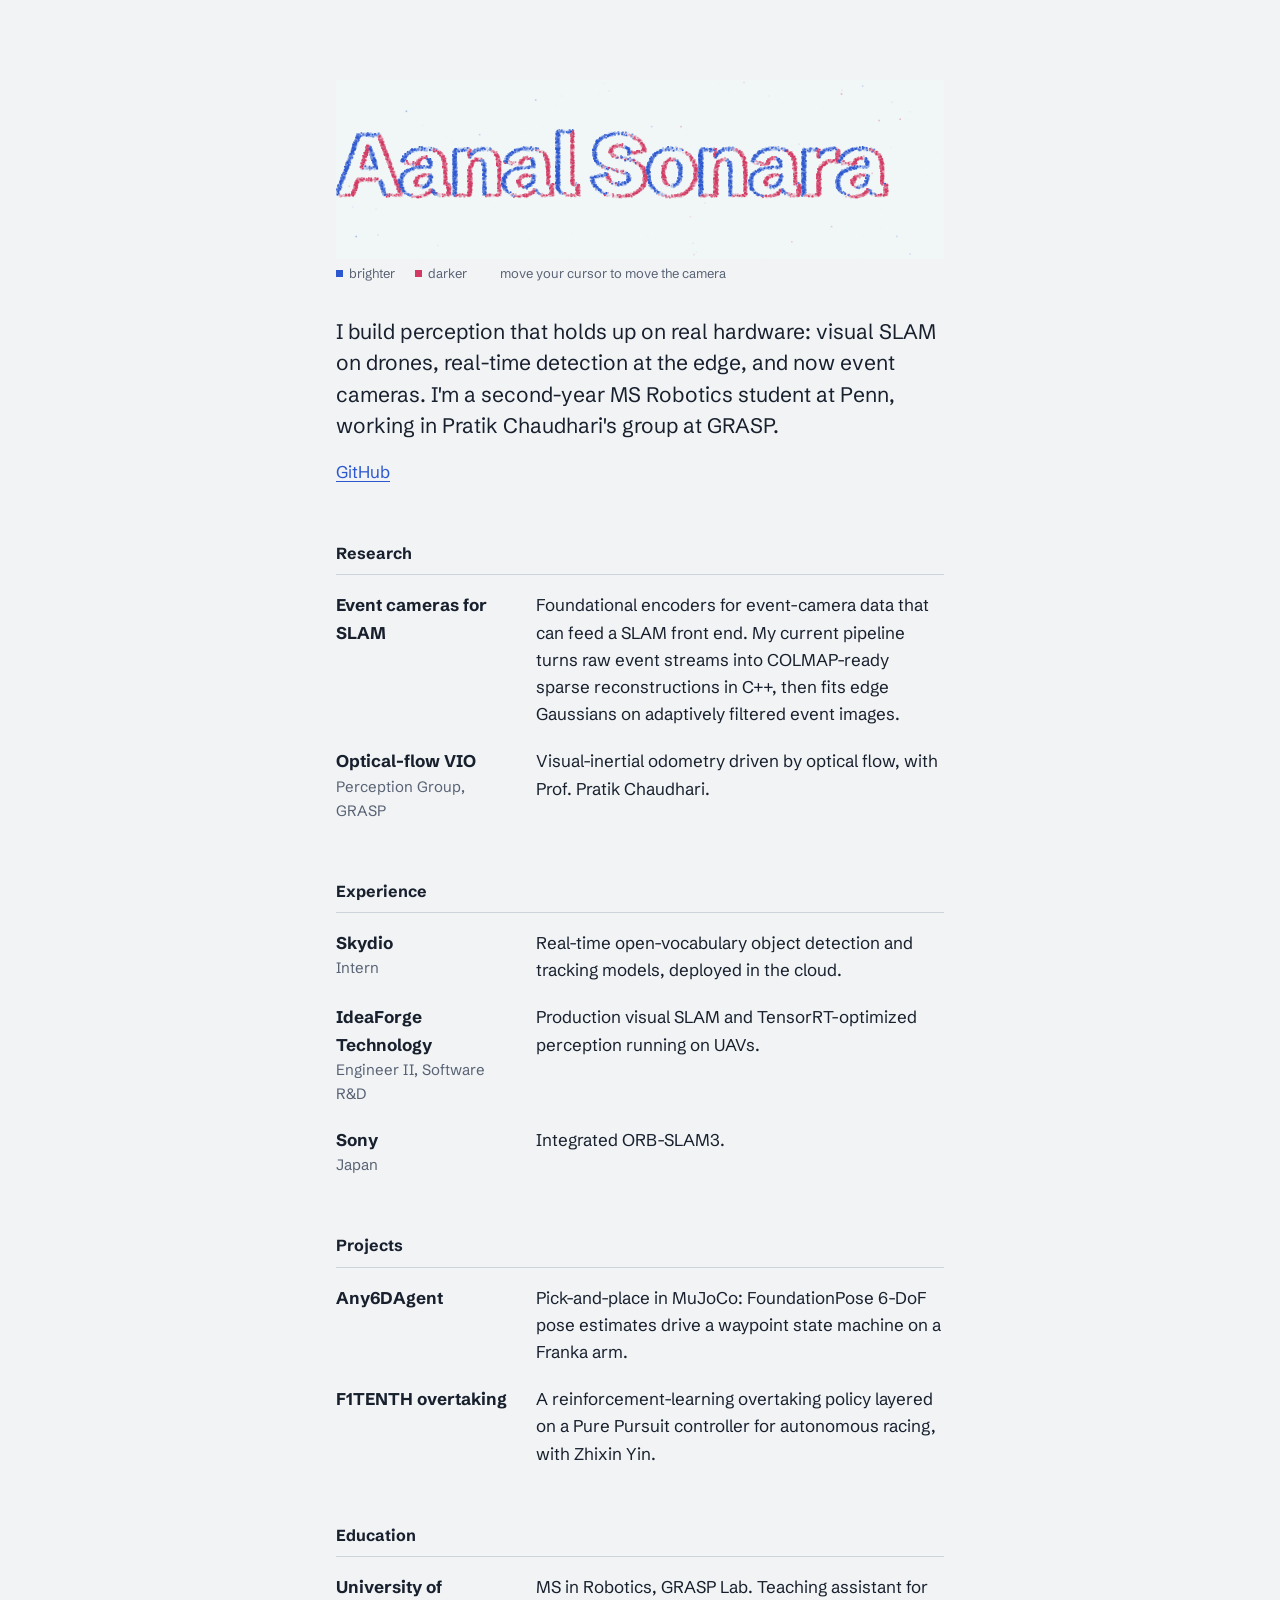
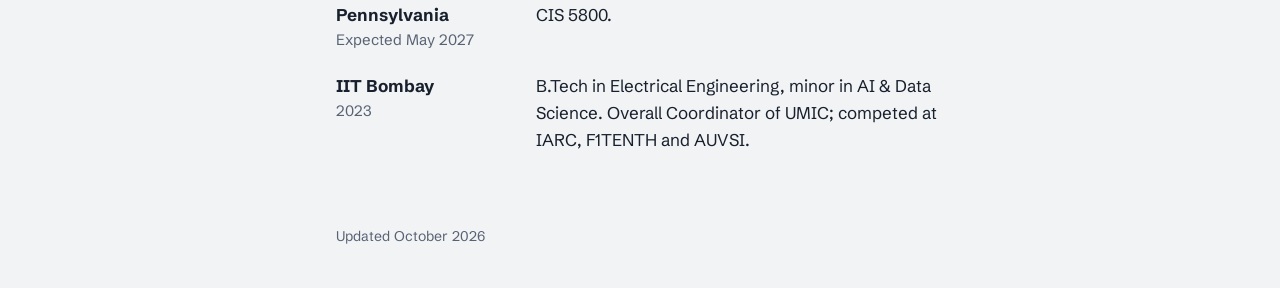
==== commit 7631f99d: "Add files via upload" ====
--- a/index.html
+++ b/index.html
@@ -1,209 +1,273 @@
-<!DOCTYPE html>
+<!doctype html>
 <html lang="en">
 <head>
-    <meta charset="UTF-8">
-    <meta name="viewport" content="width=device-width, initial-scale=1.0">
-    <title>Aanal Sonara | Robotics & AI Engineer</title>
-    <link rel="stylesheet" href="styles.css">
-    <link href="https://fonts.googleapis.com/css2?family=Playfair+Display:wght@700;900&family=DM+Sans:wght@400;500;700&display=swap" rel="stylesheet">
+<meta charset="utf-8">
+<meta name="viewport" content="width=device-width, initial-scale=1">
+<title>Aanal Sonara</title>
+<meta name="description" content="Aanal (Ann) Sonara — MS Robotics at the University of Pennsylvania (GRASP). Event cameras, visual SLAM and perception on real hardware.">
+<link rel="preconnect" href="https://fonts.googleapis.com">
+<link rel="preconnect" href="https://fonts.gstatic.com" crossorigin>
+<link href="https://fonts.googleapis.com/css2?family=Schibsted+Grotesk:wght@400;500;700;800&display=swap" rel="stylesheet">
+<style>
+  :root {
+    --bg: #F1F3F5;
+    --ink: #18202D;
+    --muted: #586273;
+    --rule: #CDD3DB;
+    --on: #2C57CF;      /* positive polarity */
+    --off: #D23A63;     /* negative polarity */
+    --measure: 40rem;
+  }
+  @media (prefers-color-scheme: dark) {
+    :root:not([data-theme="light"]) {
+      --bg: #10151E; --ink: #E5E8EE; --muted: #9AA3B2; --rule: #2A3242;
+      --on: #7FA2FF; --off: #FF7D9E;
+    }
+  }
+  :root[data-theme="dark"] {
+    --bg: #10151E; --ink: #E5E8EE; --muted: #9AA3B2; --rule: #2A3242;
+    --on: #7FA2FF; --off: #FF7D9E;
+  }
+
+  * { box-sizing: border-box; }
+  html { -webkit-text-size-adjust: 100%; }
+  body {
+    margin: 0;
+    background: var(--bg);
+    color: var(--ink);
+    font: 400 1.0625rem/1.6 "Schibsted Grotesk", system-ui, sans-serif;
+  }
+  a { color: var(--on); text-underline-offset: 0.18em; text-decoration-thickness: 1px; }
+  a:hover { text-decoration-thickness: 2px; }
+  a:focus-visible { outline: 2px solid var(--on); outline-offset: 3px; border-radius: 2px; }
+
+  .wrap { max-width: var(--measure); margin: 0 auto; padding: 0 16px; }
+
+  /* Hero: the name, as an event camera would see it */
+  .hero { position: relative; padding-top: clamp(2rem, 8vw, 5rem); }
+  .sensor {
+    position: relative;
+    width: 100%;
+    aspect-ratio: 3.4 / 1;
+  }
+  .sensor canvas { position: absolute; inset: 0; width: 100%; height: 100%; display: block; }
+  .sensor h1 {
+    position: absolute; inset: 0; margin: 0;
+    display: flex; align-items: center;
+    font-weight: 800;
+    font-size: clamp(2.6rem, 11vw, 5.4rem);
+    line-height: 1; letter-spacing: -0.03em; white-space: nowrap;
+  }
+  .js-live .sensor h1 { color: transparent; }
+  .legend {
+    display: flex; flex-wrap: wrap; gap: 0.25rem 1.25rem; margin: 0.25rem 0 0;
+    font-size: 0.8125rem; color: var(--muted);
+  }
+  .legend span { white-space: nowrap; }
+  @media (hover: none) { .legend .hint { display: none; } }
+  .legend span::before {
+    content: ""; display: inline-block; width: 7px; height: 7px;
+    margin-right: 0.45em; vertical-align: 0.1em;
+  }
+  .legend .p::before { background: var(--on); }
+  .legend .n::before { background: var(--off); }
+
+  .intro { font-size: 1.3125rem; line-height: 1.5; margin: 2rem 0 0; }
+  .links { margin: 1rem 0 0; display: flex; flex-wrap: wrap; gap: 1.25rem; }
+
+  section { margin-top: 3.5rem; }
+  h2 {
+    font-size: 1rem; font-weight: 700; margin: 0 0 1rem;
+    padding-bottom: 0.5rem; border-bottom: 1px solid var(--rule);
+  }
+  .entry { display: grid; grid-template-columns: 11rem 1fr; gap: 0.25rem 1.5rem; margin: 0 0 1.25rem; }
+  .entry h3 { font-size: 1.0625rem; font-weight: 700; margin: 0; }
+  .entry .where { color: var(--muted); font-size: 0.9375rem; margin: 0; }
+  .entry p { margin: 0; }
+  @media (max-width: 560px) {
+    .entry { grid-template-columns: 1fr; }
+    .intro { font-size: 1.1875rem; }
+  }
+
+  footer { margin: 4.5rem 0 2.5rem; color: var(--muted); font-size: 0.875rem; }
+</style>
 </head>
 <body>
-    <!-- Navigation -->
-    <nav class="navbar">
-        <div class="nav-container">
-            <a href="#" class="logo">AS</a>
-            <ul class="nav-menu">
-                <li><a href="#about">About</a></li>
-                <li><a href="#interests">Interests</a></li>
-                <li><a href="#education">Education</a></li>
-                <li><a href="#contact">Contact</a></li>
-            </ul>
-        </div>
-    </nav>
-
-    <!-- Hero Section -->
-    <section class="hero">
-        <div class="hero-background">
-            <div class="gradient-orb orb-1"></div>
-            <div class="gradient-orb orb-2"></div>
-            <div class="gradient-orb orb-3"></div>
-        </div>
-        <div class="hero-content">
-            <div class="hero-text">
-                <h1 class="hero-title">
-                    <span class="title-line">Aanal</span>
-                    <span class="title-line">Sonara</span>
-                </h1>
-                <p class="hero-subtitle">Engineer II • Software RnD</p>
-                <p class="hero-company">Ideaforge Technology</p>
-                <div class="hero-cta">
-                    <a href="#about" class="btn-primary">Explore My Work</a>
-                    <a href="#contact" class="btn-secondary">Get in Touch</a>
-                </div>
-            </div>
-        </div>
-        <div class="scroll-indicator">
-            <span>Scroll</span>
-            <div class="scroll-line"></div>
-        </div>
-    </section>
-
-    <!-- About Section -->
-    <section id="about" class="about">
-        <div class="container">
-            <div class="about-grid">
-                <div class="about-image-wrapper">
-                    <div class="image-frame">
-                        <div class="profile-placeholder">
-                            <div class="placeholder-text">Your Photo Here</div>
-                        </div>
-                    </div>
-                    <div class="floating-badge">
-                        <span class="badge-icon">🤖</span>
-                        <span>AI & Robotics</span>
-                    </div>
-                </div>
-                <div class="about-content">
-                    <h2 class="section-title">About Me</h2>
-                    <div class="about-text">
-                        <p class="lead-text">I am deeply passionate about robotics, computer vision, and artificial intelligence.</p>
-                        <p>My interests lie at the intersection of these fields, where I explore how machines perceive and interact with the world around them. I am fascinated by how AI and robotics can be used to solve complex real-world problems.</p>
-                        <p>The field of Computer Vision excites me for its potential to give machines a deeper understanding of their surroundings. Whether it's enhancing scene understanding, navigation, or interaction, I am interested in how one can enable robots to achieve new levels of autonomy.</p>
-                    </div>
-                    <a href="#" class="resume-link">
-                        <span>View Resume/CV</span>
-                        <svg width="20" height="20" viewBox="0 0 20 20" fill="none">
-                            <path d="M4 10H16M16 10L10 4M16 10L10 16" stroke="currentColor" stroke-width="2" stroke-linecap="round"/>
-                        </svg>
-                    </a>
-                </div>
-            </div>
-        </div>
-    </section>
-
-    <!-- Interests, Education, Hobbies Section -->
-    <section id="interests" class="info-cards">
-        <div class="container">
-            <div class="cards-grid">
-                <!-- Interests Card -->
-                <div class="info-card card-interests">
-                    <div class="card-header">
-                        <div class="card-icon">💡</div>
-                        <h3>Interests</h3>
-                    </div>
-                    <ul class="card-list">
-                        <li>Artificial Intelligence</li>
-                        <li>Human Machine Interaction</li>
-                        <li>Computer Vision</li>
-                        <li>Autonomous Systems</li>
-                        <li>Hardware</li>
-                        <li>Optimisation</li>
-                    </ul>
-                </div>
-
-                <!-- Education Card -->
-                <div class="info-card card-education" id="education">
-                    <div class="card-header">
-                        <div class="card-icon">🎓</div>
-                        <h3>Education</h3>
-                    </div>
-                    <div class="education-content">
-                        <h4>B. Tech in Electrical Engineering</h4>
-                        <p class="minor">Minor in AI & Data Science</p>
-                        <p class="university">IIT Bombay</p>
-                    </div>
-                </div>
-
-                <!-- Hobbies Card -->
-                <div class="info-card card-hobbies">
-                    <div class="card-header">
-                        <div class="card-icon">✨</div>
-                        <h3>Hobbies</h3>
-                    </div>
-                    <ul class="card-list">
-                        <li>Reading novels</li>
-                        <li>Playing Synthesizer</li>
-                        <li>Cooking</li>
-                    </ul>
-                </div>
-            </div>
-        </div>
-    </section>
-
-    <!-- Projects Section (Placeholder for future) -->
-    <section class="projects">
-        <div class="container">
-            <h2 class="section-title centered">Featured Projects</h2>
-            <p class="section-subtitle">Coming soon - Showcasing my work in robotics, computer vision, and AI</p>
-            <div class="projects-placeholder">
-                <div class="placeholder-grid">
-                    <div class="project-placeholder">
-                        <div class="placeholder-icon">🚁</div>
-                        <h4>Autonomous Drones</h4>
-                        <p>Navigation & perception systems</p>
-                    </div>
-                    <div class="project-placeholder">
-                        <div class="placeholder-icon">👁️</div>
-                        <h4>Computer Vision</h4>
-                        <p>Scene understanding & detection</p>
-                    </div>
-                    <div class="project-placeholder">
-                        <div class="placeholder-icon">🤖</div>
-                        <h4>Robotics Research</h4>
-                        <p>Human-robot interaction</p>
-                    </div>
-                </div>
-            </div>
-        </div>
-    </section>
-
-    <!-- Contact Section -->
-    <section id="contact" class="contact">
-        <div class="container">
-            <div class="contact-content">
-                <h2 class="section-title">Let's Connect</h2>
-                <p class="contact-description">I'm always interested in discussing robotics, AI, and innovative projects. Feel free to reach out!</p>
-                <div class="contact-links">
-                    <a href="mailto:your.email@example.com" class="contact-card">
-                        <div class="contact-icon">📧</div>
-                        <div class="contact-text">
-                            <h4>Email</h4>
-                            <p>your.email@example.com</p>
-                        </div>
-                    </a>
-                    <a href="https://github.com/Aanal2901" class="contact-card">
-                        <div class="contact-icon">💻</div>
-                        <div class="contact-text">
-                            <h4>GitHub</h4>
-                            <p>@Aanal2901</p>
-                        </div>
-                    </a>
-                    <a href="https://linkedin.com/in/yourprofile" class="contact-card">
-                        <div class="contact-icon">💼</div>
-                        <div class="contact-text">
-                            <h4>LinkedIn</h4>
-                            <p>Connect with me</p>
-                        </div>
-                    </a>
-                </div>
-            </div>
-        </div>
-    </section>
-
-    <!-- Footer -->
-    <footer class="footer">
-        <div class="container">
-            <div class="footer-content">
-                <p>&copy; 2024 Aanal Sonara. Crafted with passion for robotics & AI.</p>
-                <div class="footer-links">
-                    <a href="#about">About</a>
-                    <a href="#interests">Interests</a>
-                    <a href="#contact">Contact</a>
-                </div>
-            </div>
-        </div>
-    </footer>
-
-    <script src="script.js"></script>
+<main class="wrap">
+  <header class="hero">
+    <div class="sensor" id="sensor">
+      <canvas id="events" aria-hidden="true"></canvas>
+      <h1>Aanal Sonara</h1>
+    </div>
+    <p class="legend" aria-hidden="true"><span class="p">brighter</span><span class="n">darker</span><span class="hint">move your cursor to move the camera</span></p>
+
+    <p class="intro">I build perception that holds up on real hardware: visual SLAM on drones, real-time detection at the edge, and now event cameras. I'm a second-year MS Robotics student at Penn, working in Pratik Chaudhari's group at GRASP.</p>
+    <p class="links">
+      <a href="https://github.com/Aanal2901">GitHub</a>
+    </p>
+  </header>
+
+  <section aria-labelledby="research">
+    <h2 id="research">Research</h2>
+    <div class="entry">
+      <div><h3>Event cameras for SLAM</h3></div>
+      <p>Foundational encoders for event-camera data that can feed a SLAM front end. My current pipeline turns raw event streams into COLMAP-ready sparse reconstructions in C++, then fits edge Gaussians on adaptively filtered event images.</p>
+    </div>
+    <div class="entry">
+      <div><h3>Optical-flow VIO</h3><p class="where">Perception Group, GRASP</p></div>
+      <p>Visual-inertial odometry driven by optical flow, with Prof. Pratik Chaudhari.</p>
+    </div>
+  </section>
+
+  <section aria-labelledby="experience">
+    <h2 id="experience">Experience</h2>
+    <div class="entry">
+      <div><h3>Skydio</h3><p class="where">Intern</p></div>
+      <p>Real-time open-vocabulary object detection and tracking models, deployed in the cloud.</p>
+    </div>
+    <div class="entry">
+      <div><h3>IdeaForge Technology</h3><p class="where">Engineer II, Software R&amp;D</p></div>
+      <p>Production visual SLAM and TensorRT-optimized perception running on UAVs.</p>
+    </div>
+    <div class="entry">
+      <div><h3>Sony</h3><p class="where">Japan</p></div>
+      <p>Integrated ORB-SLAM3.</p>
+    </div>
+  </section>
+
+  <section aria-labelledby="projects">
+    <h2 id="projects">Projects</h2>
+    <div class="entry">
+      <div><h3>Any6DAgent</h3></div>
+      <p>Pick-and-place in MuJoCo: FoundationPose 6-DoF pose estimates drive a waypoint state machine on a Franka arm.</p>
+    </div>
+    <div class="entry">
+      <div><h3>F1TENTH overtaking</h3></div>
+      <p>A reinforcement-learning overtaking policy layered on a Pure Pursuit controller for autonomous racing, with Zhixin Yin.</p>
+    </div>
+  </section>
+
+  <section aria-labelledby="education">
+    <h2 id="education">Education</h2>
+    <div class="entry">
+      <div><h3>University of Pennsylvania</h3><p class="where">Expected May 2027</p></div>
+      <p>MS in Robotics, GRASP Lab. Teaching assistant for CIS 5800.</p>
+    </div>
+    <div class="entry">
+      <div><h3>IIT Bombay</h3><p class="where">2023</p></div>
+      <p>B.Tech in Electrical Engineering, minor in AI &amp; Data Science. Overall Coordinator of UMIC; competed at IARC, F1TENTH and AUVSI.</p>
+    </div>
+  </section>
+
+  <footer>Updated October 2026</footer>
+</main>
+
+<script>
+(() => {
+  const box = document.getElementById('sensor');
+  const cv = document.getElementById('events');
+  const ctx = cv.getContext('2d');
+  const reduce = matchMedia('(prefers-reduced-motion: reduce)').matches;
+  const NAME = 'Aanal Sonara';
+  let W, H, dpr, edges = [], colors = {};
+  let vx = 1, vy = 0.35, t = 0, lastMove = 0;
+
+  function readColors() {
+    const s = getComputedStyle(document.documentElement);
+    colors.bg = s.getPropertyValue('--bg').trim();
+    colors.on = s.getPropertyValue('--on').trim();
+    colors.off = s.getPropertyValue('--off').trim();
+  }
+
+  // Render the name off-screen, keep pixels on its outline with their gradient direction.
+  function buildEdges() {
+    dpr = Math.min(window.devicePixelRatio || 1, 2);
+    const r = box.getBoundingClientRect();
+    W = Math.round(r.width * dpr); H = Math.round(r.height * dpr);
+    cv.width = W; cv.height = H;
+    const h1 = box.querySelector('h1');
+    const fs = parseFloat(getComputedStyle(h1).fontSize) * dpr;
+    const off = document.createElement('canvas');
+    off.width = W; off.height = H;
+    const o = off.getContext('2d');
+    o.font = `800 ${fs}px "Schibsted Grotesk", system-ui, sans-serif`;
+    if (o.letterSpacing !== undefined) o.letterSpacing = `${-0.03 * fs}px`;
+    o.textBaseline = 'middle';
+    o.fillStyle = '#000';
+    o.fillText(NAME, 0, H / 2);
+    const a = o.getImageData(0, 0, W, H).data;
+    const A = (x, y) => a[(y * W + x) * 4 + 3];
+    edges = [];
+    const step = dpr > 1 ? 2 : 1;
+    for (let y = 1; y < H - 1; y += step) {
+      for (let x = 1; x < W - 1; x += step) {
+        const gx = A(x + 1, y) - A(x - 1, y);
+        const gy = A(x, y + 1) - A(x, y - 1);
+        const m = Math.hypot(gx, gy);
+        if (m > 60) edges.push(x, y, gx / m, gy / m);
+      }
+    }
+    ctx.fillStyle = colors.bg;
+    ctx.fillRect(0, 0, W, H);
+  }
+
+  // One sensor tick: edges fire in proportion to how much they face the motion.
+  function tick(n, fade) {
+    if (fade) { ctx.globalAlpha = fade; ctx.fillStyle = colors.bg; ctx.fillRect(0, 0, W, H); ctx.globalAlpha = 1; }
+    const sz = Math.max(1.5, dpr * 1.6);
+    const count = edges.length / 4;
+    if (!count) return;
+    for (let i = 0; i < n; i++) {
+      const k = (Math.random() * count | 0) * 4;
+      const d = edges[k + 2] * vx + edges[k + 3] * vy;
+      if (Math.random() > Math.abs(d)) continue;
+      ctx.fillStyle = d > 0 ? colors.on : colors.off;
+      ctx.fillRect(edges[k] + (Math.random() - 0.5) * 2 * dpr, edges[k + 1] + (Math.random() - 0.5) * 2 * dpr, sz, sz);
+    }
+    // sparse background noise, as on a real sensor
+    for (let i = 0; i < 3; i++) {
+      ctx.fillStyle = Math.random() < 0.5 ? colors.on : colors.off;
+      ctx.globalAlpha = 0.35;
+      ctx.fillRect(Math.random() * W, Math.random() * H, sz, sz);
+      ctx.globalAlpha = 1;
+    }
+  }
+
+  function loop(now) {
+    // drift slowly unless the visitor is steering
+    if (now - lastMove > 1200) {
+      t += 0.004;
+      vx += (Math.cos(t) - vx) * 0.02;
+      vy += (Math.sin(t * 1.3) * 0.8 - vy) * 0.02;
+    }
+    tick(2600, 0.14);
+    requestAnimationFrame(loop);
+  }
+
+  function start() {
+    readColors();
+    buildEdges();
+    if (!edges.length) return;              // leave the plain heading visible
+    document.documentElement.classList.add('js-live');
+    if (reduce) { for (let i = 0; i < 4; i++) tick(9000, 0); return; }
+    requestAnimationFrame(loop);
+  }
+
+  let px = null, py = null;
+  window.addEventListener('pointermove', e => {
+    if (px !== null) {
+      const dx = e.clientX - px, dy = e.clientY - py, m = Math.hypot(dx, dy);
+      if (m > 1) { vx = dx / m; vy = dy / m; lastMove = performance.now(); }
+    }
+    px = e.clientX; py = e.clientY;
+  }, { passive: true });
+
+  let rt;
+  window.addEventListener('resize', () => { clearTimeout(rt); rt = setTimeout(() => { buildEdges(); if (reduce) for (let i = 0; i < 4; i++) tick(9000, 0); }, 150); });
+  matchMedia('(prefers-color-scheme: dark)').addEventListener('change', () => { readColors(); buildEdges(); });
+
+  (document.fonts ? document.fonts.ready : Promise.resolve()).then(start);
+})();
+</script>
 </body>
 </html>
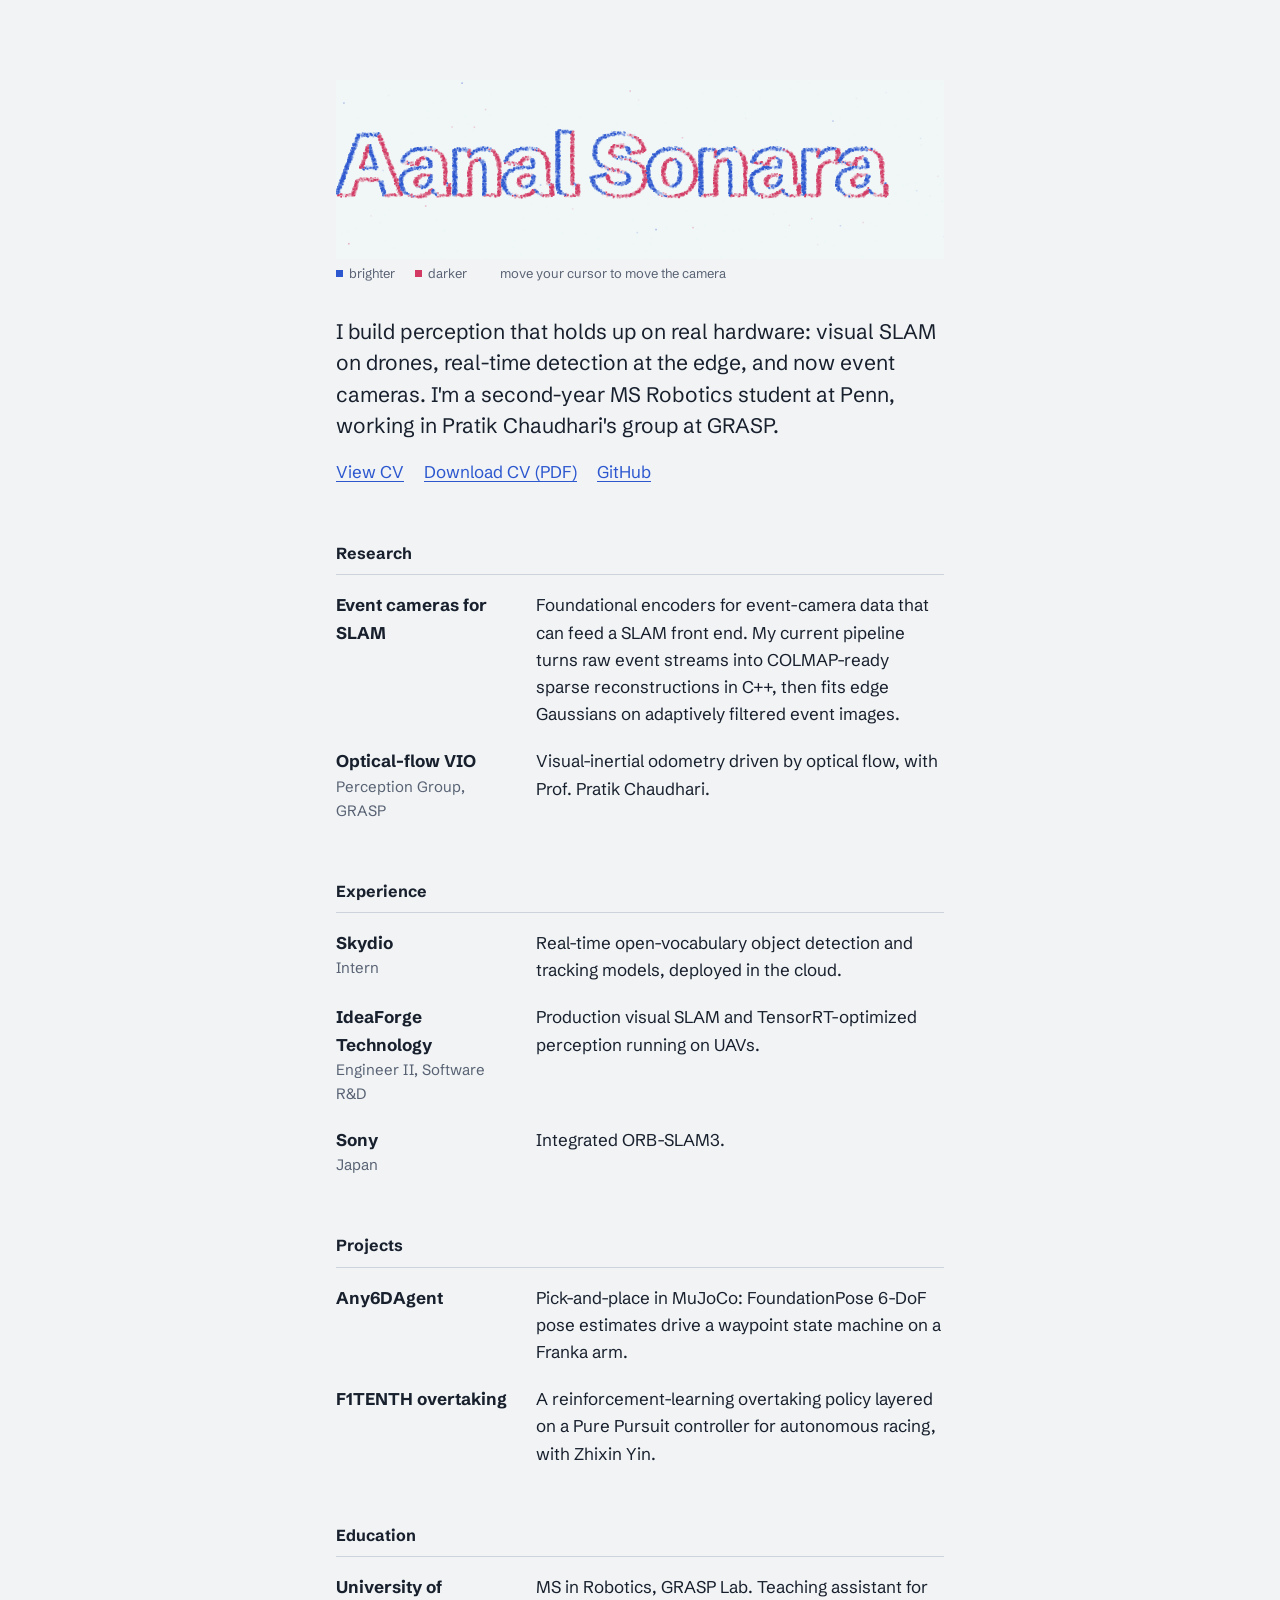
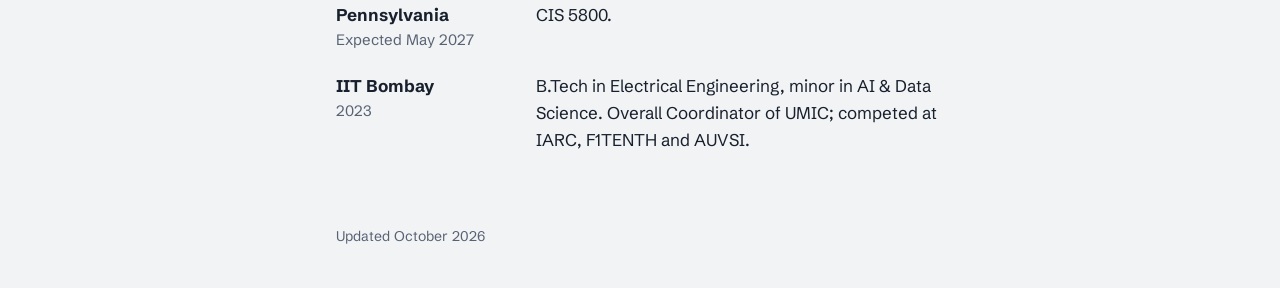
==== commit 4aecc9af: "Add files via upload" ====
--- a/index.html
+++ b/index.html
@@ -103,6 +103,8 @@
 
     <p class="intro">I build perception that holds up on real hardware: visual SLAM on drones, real-time detection at the edge, and now event cameras. I'm a second-year MS Robotics student at Penn, working in Pratik Chaudhari's group at GRASP.</p>
     <p class="links">
+      <a href="Aanal_MS_Robotics_AI_Vision_CV-1.pdf" target="_blank" rel="noopener">View CV</a>
+      <a href="Aanal_MS_Robotics_AI_Vision_CV-1.pdf" download="Aanal_Sonara_CV.pdf">Download CV (PDF)</a>
       <a href="https://github.com/Aanal2901">GitHub</a>
     </p>
   </header>
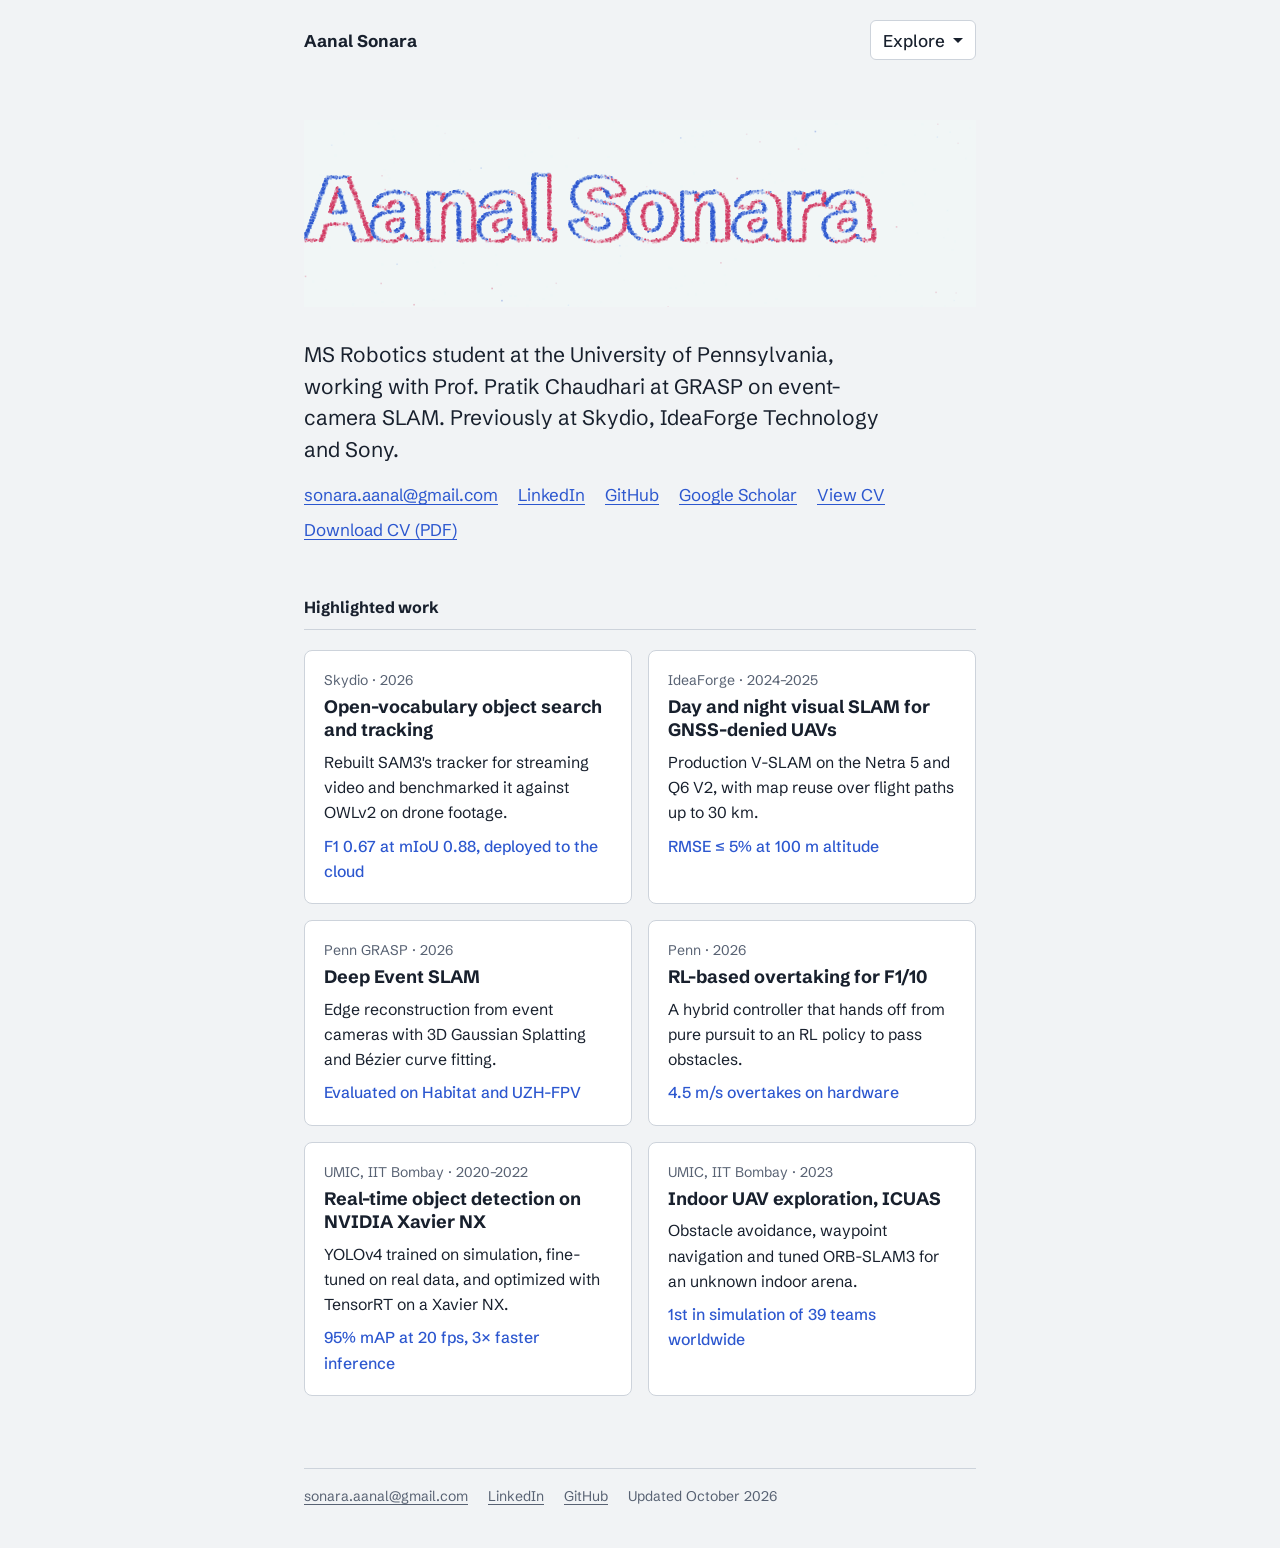
==== commit 52928431: "Add files via upload" ====
--- a/index.html
+++ b/index.html
@@ -4,272 +4,93 @@
 <meta charset="utf-8">
 <meta name="viewport" content="width=device-width, initial-scale=1">
 <title>Aanal Sonara</title>
-<meta name="description" content="Aanal (Ann) Sonara — MS Robotics at the University of Pennsylvania (GRASP). Event cameras, visual SLAM and perception on real hardware.">
+<meta name="description" content="Aanal (Ann) Sonara: MS Robotics at the University of Pennsylvania. Event cameras, visual SLAM and perception on real hardware.">
 <link rel="preconnect" href="https://fonts.googleapis.com">
 <link rel="preconnect" href="https://fonts.gstatic.com" crossorigin>
 <link href="https://fonts.googleapis.com/css2?family=Schibsted+Grotesk:wght@400;500;700;800&display=swap" rel="stylesheet">
-<style>
-  :root {
-    --bg: #F1F3F5;
-    --ink: #18202D;
-    --muted: #586273;
-    --rule: #CDD3DB;
-    --on: #2C57CF;      /* positive polarity */
-    --off: #D23A63;     /* negative polarity */
-    --measure: 40rem;
-  }
-  @media (prefers-color-scheme: dark) {
-    :root:not([data-theme="light"]) {
-      --bg: #10151E; --ink: #E5E8EE; --muted: #9AA3B2; --rule: #2A3242;
-      --on: #7FA2FF; --off: #FF7D9E;
-    }
-  }
-  :root[data-theme="dark"] {
-    --bg: #10151E; --ink: #E5E8EE; --muted: #9AA3B2; --rule: #2A3242;
-    --on: #7FA2FF; --off: #FF7D9E;
-  }
-
-  * { box-sizing: border-box; }
-  html { -webkit-text-size-adjust: 100%; }
-  body {
-    margin: 0;
-    background: var(--bg);
-    color: var(--ink);
-    font: 400 1.0625rem/1.6 "Schibsted Grotesk", system-ui, sans-serif;
-  }
-  a { color: var(--on); text-underline-offset: 0.18em; text-decoration-thickness: 1px; }
-  a:hover { text-decoration-thickness: 2px; }
-  a:focus-visible { outline: 2px solid var(--on); outline-offset: 3px; border-radius: 2px; }
-
-  .wrap { max-width: var(--measure); margin: 0 auto; padding: 0 16px; }
-
-  /* Hero: the name, as an event camera would see it */
-  .hero { position: relative; padding-top: clamp(2rem, 8vw, 5rem); }
-  .sensor {
-    position: relative;
-    width: 100%;
-    aspect-ratio: 3.4 / 1;
-  }
-  .sensor canvas { position: absolute; inset: 0; width: 100%; height: 100%; display: block; }
-  .sensor h1 {
-    position: absolute; inset: 0; margin: 0;
-    display: flex; align-items: center;
-    font-weight: 800;
-    font-size: clamp(2.6rem, 11vw, 5.4rem);
-    line-height: 1; letter-spacing: -0.03em; white-space: nowrap;
-  }
-  .js-live .sensor h1 { color: transparent; }
-  .legend {
-    display: flex; flex-wrap: wrap; gap: 0.25rem 1.25rem; margin: 0.25rem 0 0;
-    font-size: 0.8125rem; color: var(--muted);
-  }
-  .legend span { white-space: nowrap; }
-  @media (hover: none) { .legend .hint { display: none; } }
-  .legend span::before {
-    content: ""; display: inline-block; width: 7px; height: 7px;
-    margin-right: 0.45em; vertical-align: 0.1em;
-  }
-  .legend .p::before { background: var(--on); }
-  .legend .n::before { background: var(--off); }
-
-  .intro { font-size: 1.3125rem; line-height: 1.5; margin: 2rem 0 0; }
-  .links { margin: 1rem 0 0; display: flex; flex-wrap: wrap; gap: 1.25rem; }
-
-  section { margin-top: 3.5rem; }
-  h2 {
-    font-size: 1rem; font-weight: 700; margin: 0 0 1rem;
-    padding-bottom: 0.5rem; border-bottom: 1px solid var(--rule);
-  }
-  .entry { display: grid; grid-template-columns: 11rem 1fr; gap: 0.25rem 1.5rem; margin: 0 0 1.25rem; }
-  .entry h3 { font-size: 1.0625rem; font-weight: 700; margin: 0; }
-  .entry .where { color: var(--muted); font-size: 0.9375rem; margin: 0; }
-  .entry p { margin: 0; }
-  @media (max-width: 560px) {
-    .entry { grid-template-columns: 1fr; }
-    .intro { font-size: 1.1875rem; }
-  }
-
-  footer { margin: 4.5rem 0 2.5rem; color: var(--muted); font-size: 0.875rem; }
-</style>
+<link rel="stylesheet" href="styles.css">
 </head>
 <body>
-<main class="wrap">
+<div class="wrap">
+  <nav class="topbar" aria-label="Site">
+    <a class="home" href="index.html">Aanal Sonara</a>
+    <details class="menu">
+      <summary>Explore</summary>
+      <ul>
+        <li><a href="masters.html">Master's<span>2027</span></a></li>
+        <li><a href="experience.html">Professional Experience</a></li>
+        <li><a href="undergrad.html">Undergrad<span>2023</span></a></li>
+        <li><a href="side-quests.html">Side quests</a></li>
+      </ul>
+    </details>
+  </nav>
+  <main>
   <header class="hero">
     <div class="sensor" id="sensor">
       <canvas id="events" aria-hidden="true"></canvas>
       <h1>Aanal Sonara</h1>
     </div>
-    <p class="legend" aria-hidden="true"><span class="p">brighter</span><span class="n">darker</span><span class="hint">move your cursor to move the camera</span></p>
 
-    <p class="intro">I build perception that holds up on real hardware: visual SLAM on drones, real-time detection at the edge, and now event cameras. I'm a second-year MS Robotics student at Penn, working in Pratik Chaudhari's group at GRASP.</p>
+    <p class="intro">MS Robotics student at the University of Pennsylvania, working with Prof. Pratik Chaudhari at GRASP on event-camera SLAM. Previously at Skydio, IdeaForge Technology and Sony.</p>
     <p class="links">
+      <a href="mailto:sonara.aanal@gmail.com">sonara.aanal@gmail.com</a>
+      <a href="https://www.linkedin.com/in/aanal-sonara/">LinkedIn</a>
+      <a href="https://github.com/Aanal2901">GitHub</a>
+      <a href="https://scholar.google.com/citations?user=hJVgYkEAAAAJ&amp;hl=en">Google Scholar</a>
       <a href="Aanal_MS_Robotics_AI_Vision_CV-1.pdf" target="_blank" rel="noopener">View CV</a>
       <a href="Aanal_MS_Robotics_AI_Vision_CV-1.pdf" download="Aanal_Sonara_CV.pdf">Download CV (PDF)</a>
-      <a href="https://github.com/Aanal2901">GitHub</a>
     </p>
   </header>
 
-  <section aria-labelledby="research">
-    <h2 id="research">Research</h2>
-    <div class="entry">
-      <div><h3>Event cameras for SLAM</h3></div>
-      <p>Foundational encoders for event-camera data that can feed a SLAM front end. My current pipeline turns raw event streams into COLMAP-ready sparse reconstructions in C++, then fits edge Gaussians on adaptively filtered event images.</p>
-    </div>
-    <div class="entry">
-      <div><h3>Optical-flow VIO</h3><p class="where">Perception Group, GRASP</p></div>
-      <p>Visual-inertial odometry driven by optical flow, with Prof. Pratik Chaudhari.</p>
+  <section aria-labelledby="highlights">
+    <h2 id="highlights">Highlighted work</h2>
+    <div class="highlights">
+      <a class="hl" href="experience.html#skydio">
+        <p class="meta">Skydio · 2026</p>
+        <h3>Open-vocabulary object search and tracking</h3>
+        <p>Rebuilt SAM3's tracker for streaming video and benchmarked it against OWLv2 on drone footage.</p>
+        <p class="result">F1 0.67 at mIoU 0.88, deployed to the cloud</p>
+      </a>
+      <a class="hl" href="experience.html#ideaforge">
+        <p class="meta">IdeaForge · 2024–2025</p>
+        <h3>Day and night visual SLAM for GNSS-denied UAVs</h3>
+        <p>Production V-SLAM on the Netra 5 and Q6 V2, with map reuse over flight paths up to 30 km.</p>
+        <p class="result">RMSE ≤ 5% at 100 m altitude</p>
+      </a>
+      <a class="hl" href="masters.html#deep-event-slam">
+        <p class="meta">Penn GRASP · 2026</p>
+        <h3>Deep Event SLAM</h3>
+        <p>Edge reconstruction from event cameras with 3D Gaussian Splatting and Bézier curve fitting.</p>
+        <p class="result">Evaluated on Habitat and UZH-FPV</p>
+      </a>
+      <a class="hl" href="masters.html#f1tenth">
+        <p class="meta">Penn · 2026</p>
+        <h3>RL-based overtaking for F1/10</h3>
+        <p>A hybrid controller that hands off from pure pursuit to an RL policy to pass obstacles.</p>
+        <p class="result">4.5 m/s overtakes on hardware</p>
+      </a>
+      <a class="hl" href="undergrad.html#iarc">
+        <p class="meta">UMIC, IIT Bombay · 2020–2022</p>
+        <h3>Real-time object detection on NVIDIA Xavier NX</h3>
+        <p>YOLOv4 trained on simulation, fine-tuned on real data, and optimized with TensorRT on a Xavier NX.</p>
+        <p class="result">95% mAP at 20 fps, 3× faster inference</p>
+      </a>
+      <a class="hl" href="undergrad.html#icuas">
+        <p class="meta">UMIC, IIT Bombay · 2023</p>
+        <h3>Indoor UAV exploration, ICUAS</h3>
+        <p>Obstacle avoidance, waypoint navigation and tuned ORB-SLAM3 for an unknown indoor arena.</p>
+        <p class="result">1st in simulation of 39 teams worldwide</p>
+      </a>
     </div>
   </section>
-
-  <section aria-labelledby="experience">
-    <h2 id="experience">Experience</h2>
-    <div class="entry">
-      <div><h3>Skydio</h3><p class="where">Intern</p></div>
-      <p>Real-time open-vocabulary object detection and tracking models, deployed in the cloud.</p>
-    </div>
-    <div class="entry">
-      <div><h3>IdeaForge Technology</h3><p class="where">Engineer II, Software R&amp;D</p></div>
-      <p>Production visual SLAM and TensorRT-optimized perception running on UAVs.</p>
-    </div>
-    <div class="entry">
-      <div><h3>Sony</h3><p class="where">Japan</p></div>
-      <p>Integrated ORB-SLAM3.</p>
-    </div>
-  </section>
-
-  <section aria-labelledby="projects">
-    <h2 id="projects">Projects</h2>
-    <div class="entry">
-      <div><h3>Any6DAgent</h3></div>
-      <p>Pick-and-place in MuJoCo: FoundationPose 6-DoF pose estimates drive a waypoint state machine on a Franka arm.</p>
-    </div>
-    <div class="entry">
-      <div><h3>F1TENTH overtaking</h3></div>
-      <p>A reinforcement-learning overtaking policy layered on a Pure Pursuit controller for autonomous racing, with Zhixin Yin.</p>
-    </div>
-  </section>
-
-  <section aria-labelledby="education">
-    <h2 id="education">Education</h2>
-    <div class="entry">
-      <div><h3>University of Pennsylvania</h3><p class="where">Expected May 2027</p></div>
-      <p>MS in Robotics, GRASP Lab. Teaching assistant for CIS 5800.</p>
-    </div>
-    <div class="entry">
-      <div><h3>IIT Bombay</h3><p class="where">2023</p></div>
-      <p>B.Tech in Electrical Engineering, minor in AI &amp; Data Science. Overall Coordinator of UMIC; competed at IARC, F1TENTH and AUVSI.</p>
-    </div>
-  </section>
-
-  <footer>Updated October 2026</footer>
-</main>
-
-<script>
-(() => {
-  const box = document.getElementById('sensor');
-  const cv = document.getElementById('events');
-  const ctx = cv.getContext('2d');
-  const reduce = matchMedia('(prefers-reduced-motion: reduce)').matches;
-  const NAME = 'Aanal Sonara';
-  let W, H, dpr, edges = [], colors = {};
-  let vx = 1, vy = 0.35, t = 0, lastMove = 0;
-
-  function readColors() {
-    const s = getComputedStyle(document.documentElement);
-    colors.bg = s.getPropertyValue('--bg').trim();
-    colors.on = s.getPropertyValue('--on').trim();
-    colors.off = s.getPropertyValue('--off').trim();
-  }
-
-  // Render the name off-screen, keep pixels on its outline with their gradient direction.
-  function buildEdges() {
-    dpr = Math.min(window.devicePixelRatio || 1, 2);
-    const r = box.getBoundingClientRect();
-    W = Math.round(r.width * dpr); H = Math.round(r.height * dpr);
-    cv.width = W; cv.height = H;
-    const h1 = box.querySelector('h1');
-    const fs = parseFloat(getComputedStyle(h1).fontSize) * dpr;
-    const off = document.createElement('canvas');
-    off.width = W; off.height = H;
-    const o = off.getContext('2d');
-    o.font = `800 ${fs}px "Schibsted Grotesk", system-ui, sans-serif`;
-    if (o.letterSpacing !== undefined) o.letterSpacing = `${-0.03 * fs}px`;
-    o.textBaseline = 'middle';
-    o.fillStyle = '#000';
-    o.fillText(NAME, 0, H / 2);
-    const a = o.getImageData(0, 0, W, H).data;
-    const A = (x, y) => a[(y * W + x) * 4 + 3];
-    edges = [];
-    const step = dpr > 1 ? 2 : 1;
-    for (let y = 1; y < H - 1; y += step) {
-      for (let x = 1; x < W - 1; x += step) {
-        const gx = A(x + 1, y) - A(x - 1, y);
-        const gy = A(x, y + 1) - A(x, y - 1);
-        const m = Math.hypot(gx, gy);
-        if (m > 60) edges.push(x, y, gx / m, gy / m);
-      }
-    }
-    ctx.fillStyle = colors.bg;
-    ctx.fillRect(0, 0, W, H);
-  }
-
-  // One sensor tick: edges fire in proportion to how much they face the motion.
-  function tick(n, fade) {
-    if (fade) { ctx.globalAlpha = fade; ctx.fillStyle = colors.bg; ctx.fillRect(0, 0, W, H); ctx.globalAlpha = 1; }
-    const sz = Math.max(1.5, dpr * 1.6);
-    const count = edges.length / 4;
-    if (!count) return;
-    for (let i = 0; i < n; i++) {
-      const k = (Math.random() * count | 0) * 4;
-      const d = edges[k + 2] * vx + edges[k + 3] * vy;
-      if (Math.random() > Math.abs(d)) continue;
-      ctx.fillStyle = d > 0 ? colors.on : colors.off;
-      ctx.fillRect(edges[k] + (Math.random() - 0.5) * 2 * dpr, edges[k + 1] + (Math.random() - 0.5) * 2 * dpr, sz, sz);
-    }
-    // sparse background noise, as on a real sensor
-    for (let i = 0; i < 3; i++) {
-      ctx.fillStyle = Math.random() < 0.5 ? colors.on : colors.off;
-      ctx.globalAlpha = 0.35;
-      ctx.fillRect(Math.random() * W, Math.random() * H, sz, sz);
-      ctx.globalAlpha = 1;
-    }
-  }
-
-  function loop(now) {
-    // drift slowly unless the visitor is steering
-    if (now - lastMove > 1200) {
-      t += 0.004;
-      vx += (Math.cos(t) - vx) * 0.02;
-      vy += (Math.sin(t * 1.3) * 0.8 - vy) * 0.02;
-    }
-    tick(2600, 0.14);
-    requestAnimationFrame(loop);
-  }
-
-  function start() {
-    readColors();
-    buildEdges();
-    if (!edges.length) return;              // leave the plain heading visible
-    document.documentElement.classList.add('js-live');
-    if (reduce) { for (let i = 0; i < 4; i++) tick(9000, 0); return; }
-    requestAnimationFrame(loop);
-  }
-
-  let px = null, py = null;
-  window.addEventListener('pointermove', e => {
-    if (px !== null) {
-      const dx = e.clientX - px, dy = e.clientY - py, m = Math.hypot(dx, dy);
-      if (m > 1) { vx = dx / m; vy = dy / m; lastMove = performance.now(); }
-    }
-    px = e.clientX; py = e.clientY;
-  }, { passive: true });
-
-  let rt;
-  window.addEventListener('resize', () => { clearTimeout(rt); rt = setTimeout(() => { buildEdges(); if (reduce) for (let i = 0; i < 4; i++) tick(9000, 0); }, 150); });
-  matchMedia('(prefers-color-scheme: dark)').addEventListener('change', () => { readColors(); buildEdges(); });
-
-  (document.fonts ? document.fonts.ready : Promise.resolve()).then(start);
-})();
-</script>
+  </main>
+  <footer>
+    <a href="mailto:sonara.aanal@gmail.com">sonara.aanal@gmail.com</a>
+    <a href="https://www.linkedin.com/in/aanal-sonara/">LinkedIn</a>
+    <a href="https://github.com/Aanal2901">GitHub</a>
+    <span>Updated October 2026</span>
+  </footer>
+</div>
+<script src="script.js"></script>
 </body>
 </html>
--- a/styles.css
+++ b/styles.css
@@ -0,0 +1,154 @@
+:root {
+  --bg: #F1F3F5;
+  --ink: #18202D;
+  --muted: #586273;
+  --rule: #CDD3DB;
+  --panel: #FFFFFF;
+  --on: #2C57CF;      /* positive event polarity */
+  --off: #D23A63;     /* negative event polarity */
+  --measure: 44rem;
+}
+@media (prefers-color-scheme: dark) {
+  :root:not([data-theme="light"]) {
+    --bg: #10151E; --ink: #E5E8EE; --muted: #9AA3B2; --rule: #2A3242; --panel: #182030;
+    --on: #7FA2FF; --off: #FF7D9E;
+  }
+}
+:root[data-theme="dark"] {
+  --bg: #10151E; --ink: #E5E8EE; --muted: #9AA3B2; --rule: #2A3242; --panel: #182030;
+  --on: #7FA2FF; --off: #FF7D9E;
+}
+
+* { box-sizing: border-box; }
+html { -webkit-text-size-adjust: 100%; }
+body {
+  margin: 0;
+  background: var(--bg);
+  color: var(--ink);
+  font: 400 1.0625rem/1.6 "Schibsted Grotesk", system-ui, sans-serif;
+}
+a { color: var(--on); text-underline-offset: 0.18em; text-decoration-thickness: 1px; }
+a:hover { text-decoration-thickness: 2px; }
+a:focus-visible, summary:focus-visible { outline: 2px solid var(--on); outline-offset: 3px; border-radius: 2px; }
+
+.wrap { max-width: var(--measure); margin: 0 auto; padding: 0 16px; }
+
+/* Top bar with the section menu */
+.topbar {
+  display: flex; align-items: center; justify-content: space-between;
+  padding: 1.25rem 0; gap: 1rem;
+}
+.home { color: var(--ink); font-weight: 700; text-decoration: none; }
+.home:hover { text-decoration: underline; }
+.menu { position: relative; }
+.menu summary {
+  list-style: none; cursor: pointer; user-select: none;
+  font-weight: 500; padding: 0.35rem 0.75rem;
+  border: 1px solid var(--rule); border-radius: 6px; background: var(--panel);
+}
+.menu summary::-webkit-details-marker { display: none; }
+.menu summary::after {
+  content: ""; display: inline-block; margin-left: 0.5em; vertical-align: 0.2em;
+  border: 0.3em solid transparent; border-top-color: currentColor; border-bottom: 0;
+  transition: transform 0.15s;
+}
+.menu[open] summary::after { transform: rotate(180deg); }
+.menu ul {
+  position: absolute; right: 0; top: calc(100% + 0.4rem); z-index: 10;
+  min-width: 19.5rem; margin: 0; padding: 0.35rem; list-style: none;
+  background: var(--panel); border: 1px solid var(--rule); border-radius: 8px;
+  box-shadow: 0 8px 24px rgba(16, 21, 30, 0.12);
+}
+.menu li a {
+  display: flex; justify-content: space-between; gap: 1rem;
+  padding: 0.5rem 0.65rem; border-radius: 5px;
+  color: var(--ink); text-decoration: none;
+}
+.menu li a:hover, .menu li a:focus-visible { background: var(--bg); }
+.menu li a[aria-current="page"] { font-weight: 700; }
+.menu li span { white-space: nowrap; color: var(--muted); font-size: 0.875rem; font-variant-numeric: tabular-nums; }
+
+/* Homepage hero: the name, as an event camera would see it */
+.hero { position: relative; padding-top: clamp(0.5rem, 4vw, 2.5rem); }
+.sensor { position: relative; width: 100%; aspect-ratio: 3.6 / 1; }
+.sensor canvas { position: absolute; inset: 0; width: 100%; height: 100%; display: block; }
+.sensor h1 {
+  position: absolute; inset: 0; margin: 0;
+  display: flex; align-items: center;
+  font-weight: 800;
+  font-size: clamp(2.6rem, 11vw, 5.6rem);
+  line-height: 1; letter-spacing: -0.03em; white-space: nowrap;
+}
+.js-live .sensor h1 { color: transparent; }
+.legend {
+  display: flex; flex-wrap: wrap; gap: 0.25rem 1.25rem; margin: 0.25rem 0 0;
+  font-size: 0.8125rem; color: var(--muted);
+}
+.legend span { white-space: nowrap; }
+@media (hover: none) { .legend .hint { display: none; } }
+.legend span::before {
+  content: ""; display: inline-block; width: 7px; height: 7px;
+  margin-right: 0.45em; vertical-align: 0.1em;
+}
+.legend .hint::before { display: none; }
+.legend .p::before { background: var(--on); }
+.legend .n::before { background: var(--off); }
+
+.intro { font-size: 1.3125rem; line-height: 1.5; margin: 2rem 0 0; max-width: 38rem; }
+.links { margin: 1rem 0 0; display: flex; flex-wrap: wrap; gap: 0.5rem 1.25rem; }
+
+/* Sub-page heading */
+.page-head { padding-top: 1.5rem; }
+.page-head h1 { font-size: clamp(2rem, 6vw, 2.75rem); line-height: 1.1; letter-spacing: -0.02em; margin: 0; }
+.page-head p { color: var(--muted); margin: 0.5rem 0 0; max-width: 38rem; }
+
+/* Sections and entries */
+section { margin-top: 3.25rem; }
+h2 {
+  font-size: 1rem; font-weight: 700; margin: 0 0 1.25rem;
+  padding-bottom: 0.5rem; border-bottom: 1px solid var(--rule);
+}
+.entry { display: grid; grid-template-columns: 10rem 1fr; gap: 0.25rem 1.5rem; margin: 0 0 1.75rem; scroll-margin-top: 1.5rem; }
+.entry .when { color: var(--muted); font-size: 0.9375rem; font-variant-numeric: tabular-nums; margin: 0.1rem 0 0; }
+.entry h3 { font-size: 1.0625rem; font-weight: 700; margin: 0; }
+.entry .where { color: var(--muted); font-size: 0.9375rem; margin: 0.1rem 0 0; }
+.entry p { margin: 0.4rem 0 0; }
+.entry ul { margin: 0.5rem 0 0; padding-left: 1.1rem; }
+.entry li { margin: 0.2rem 0; }
+.entry li::marker { color: var(--muted); }
+.entry:target h3 { color: var(--on); }
+.entry.solo { grid-template-columns: 1fr; margin-bottom: 1rem; }
+
+/* Highlighted work on the homepage */
+.highlights { display: grid; grid-template-columns: 1fr 1fr; gap: 1rem; }
+.hl {
+  display: block; padding: 1.1rem 1.2rem 1.2rem;
+  background: var(--panel); border: 1px solid var(--rule); border-radius: 8px;
+  color: var(--ink); text-decoration: none;
+}
+.hl:hover { border-color: var(--on); }
+.hl:focus-visible { outline: 2px solid var(--on); outline-offset: 2px; }
+.hl .meta { color: var(--muted); font-size: 0.875rem; margin: 0; }
+.hl h3 { font-size: 1.125rem; line-height: 1.3; margin: 0.25rem 0 0; }
+.hl p { margin: 0.5rem 0 0; font-size: 0.9875rem; }
+.hl .result { color: var(--on); font-weight: 500; }
+
+.note { color: var(--muted); }
+
+@media (max-width: 600px) {
+  .entry { grid-template-columns: 1fr; }
+  .highlights { grid-template-columns: 1fr; }
+  .intro { font-size: 1.1875rem; }
+  .menu ul { min-width: 0; width: min(19.5rem, calc(100vw - 32px)); }
+}
+
+footer {
+  margin: 4.5rem 0 2.5rem; padding-top: 1rem; border-top: 1px solid var(--rule);
+  color: var(--muted); font-size: 0.875rem;
+  display: flex; flex-wrap: wrap; gap: 0.5rem 1.25rem;
+}
+footer a { color: var(--muted); }
+
+@media (prefers-reduced-motion: reduce) {
+  .menu summary::after { transition: none; }
+}
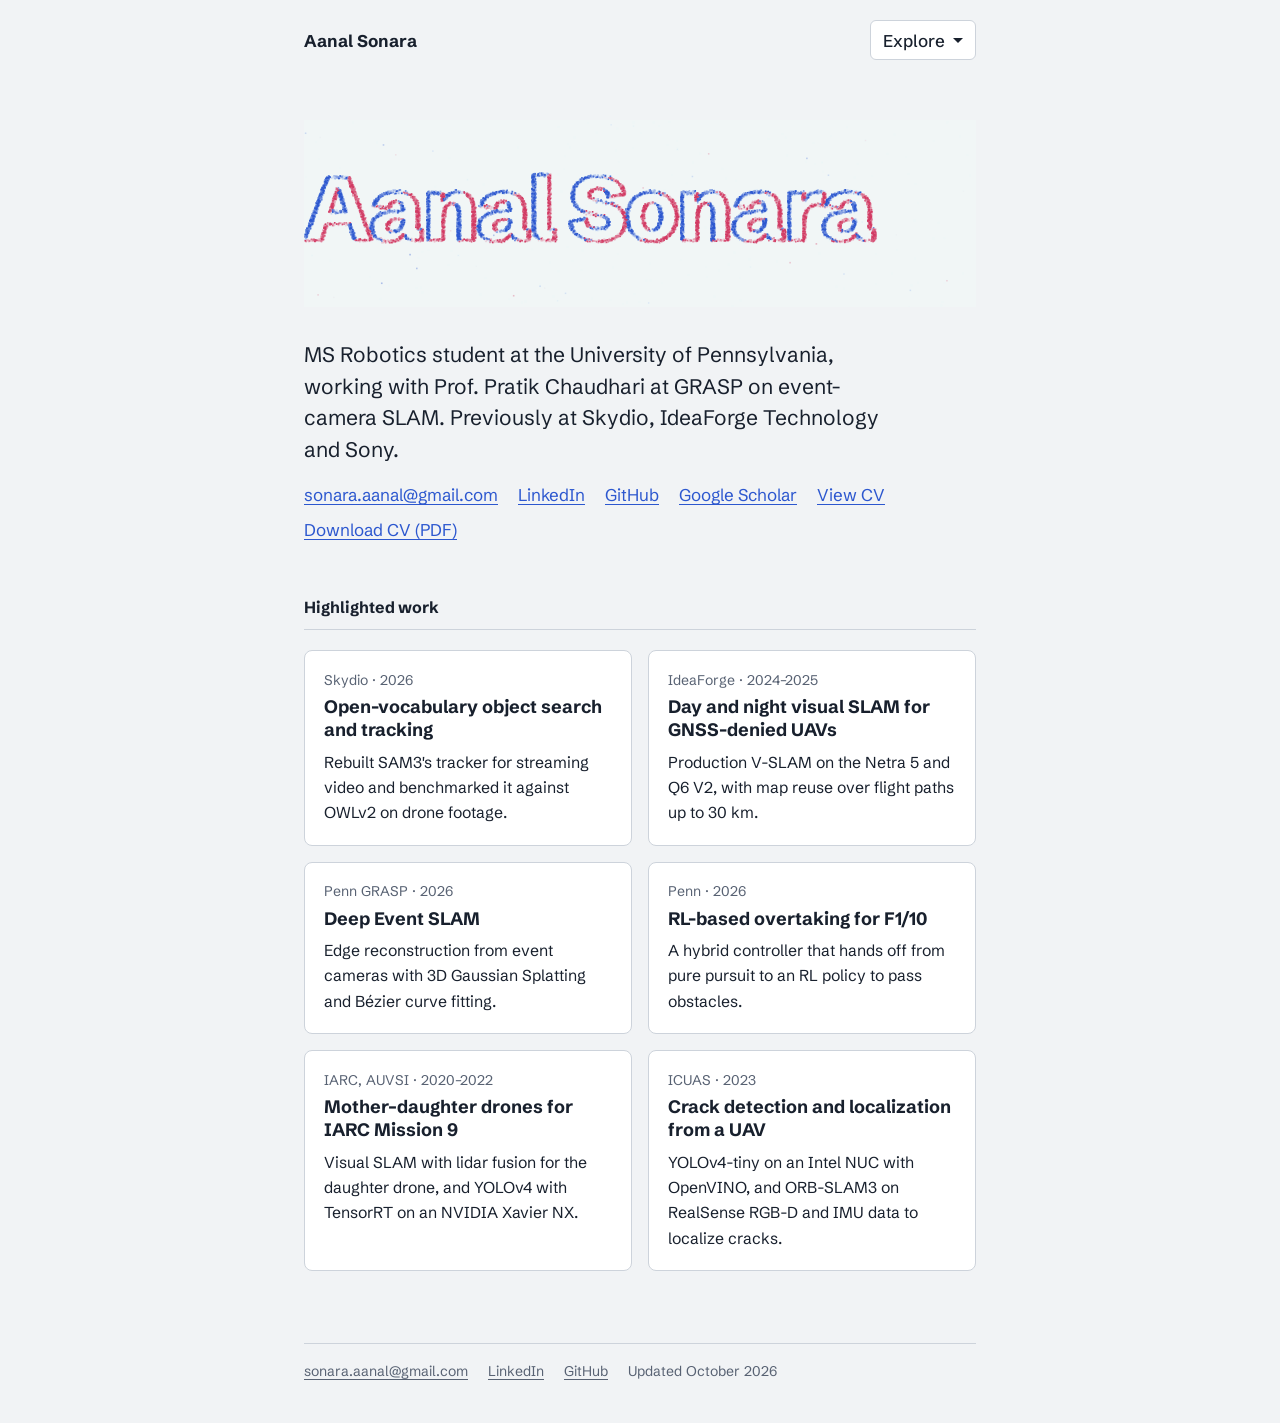
==== commit 3989a2ac: "undergrad page restructure + new videos" ====
--- a/index.html
+++ b/index.html
@@ -49,37 +49,31 @@
         <p class="meta">Skydio · 2026</p>
         <h3>Open-vocabulary object search and tracking</h3>
         <p>Rebuilt SAM3's tracker for streaming video and benchmarked it against OWLv2 on drone footage.</p>
-        <p class="result">F1 0.67 at mIoU 0.88, deployed to the cloud</p>
       </a>
       <a class="hl" href="experience.html#ideaforge">
         <p class="meta">IdeaForge · 2024–2025</p>
         <h3>Day and night visual SLAM for GNSS-denied UAVs</h3>
         <p>Production V-SLAM on the Netra 5 and Q6 V2, with map reuse over flight paths up to 30 km.</p>
-        <p class="result">RMSE ≤ 5% at 100 m altitude</p>
       </a>
       <a class="hl" href="masters.html#deep-event-slam">
         <p class="meta">Penn GRASP · 2026</p>
         <h3>Deep Event SLAM</h3>
         <p>Edge reconstruction from event cameras with 3D Gaussian Splatting and Bézier curve fitting.</p>
-        <p class="result">Evaluated on Habitat and UZH-FPV</p>
       </a>
       <a class="hl" href="masters.html#f1tenth">
         <p class="meta">Penn · 2026</p>
         <h3>RL-based overtaking for F1/10</h3>
         <p>A hybrid controller that hands off from pure pursuit to an RL policy to pass obstacles.</p>
-        <p class="result">4.5 m/s overtakes on hardware</p>
       </a>
       <a class="hl" href="undergrad.html#iarc">
-        <p class="meta">UMIC, IIT Bombay · 2020–2022</p>
-        <h3>Real-time object detection on NVIDIA Xavier NX</h3>
-        <p>YOLOv4 trained on simulation, fine-tuned on real data, and optimized with TensorRT on a Xavier NX.</p>
-        <p class="result">95% mAP at 20 fps, 3× faster inference</p>
+        <p class="meta">IARC, AUVSI · 2020–2022</p>
+        <h3>Mother–daughter drones for IARC Mission 9</h3>
+        <p>Visual SLAM with lidar fusion for the daughter drone, and YOLOv4 with TensorRT on an NVIDIA Xavier NX.</p>
       </a>
-      <a class="hl" href="undergrad.html#icuas">
-        <p class="meta">UMIC, IIT Bombay · 2023</p>
-        <h3>Indoor UAV exploration, ICUAS</h3>
-        <p>Obstacle avoidance, waypoint navigation and tuned ORB-SLAM3 for an unknown indoor arena.</p>
-        <p class="result">1st in simulation of 39 teams worldwide</p>
+      <a class="hl" href="undergrad.html#icuas-2023">
+        <p class="meta">ICUAS · 2023</p>
+        <h3>Crack detection and localization from a UAV</h3>
+        <p>YOLOv4-tiny on an Intel NUC with OpenVINO, and ORB-SLAM3 on RealSense RGB-D and IMU data to localize cracks.</p>
       </a>
     </div>
   </section>
--- a/styles.css
+++ b/styles.css
@@ -133,6 +133,48 @@
 .hl p { margin: 0.5rem 0 0; font-size: 0.9875rem; }
 .hl .result { color: var(--on); font-weight: 500; }
 
+/* Expandable project cards */
+.cards { display: grid; gap: 0.75rem; }
+.card {
+  background: var(--panel); border: 1px solid var(--rule); border-radius: 8px;
+  scroll-margin-top: 1.5rem;
+}
+.card[open] { border-color: color-mix(in srgb, var(--on) 45%, var(--rule)); }
+.card summary {
+  list-style: none; cursor: pointer;
+  position: relative; padding: 1rem 3rem 1rem 1.2rem;
+}
+.card summary::-webkit-details-marker { display: none; }
+.card summary::after {
+  content: ""; position: absolute; right: 1.2rem; top: 1.35rem;
+  width: 0.55rem; height: 0.55rem;
+  border-right: 2px solid var(--muted); border-bottom: 2px solid var(--muted);
+  transform: rotate(45deg); transition: transform 0.15s;
+}
+.card[open] summary::after { transform: rotate(-135deg); top: 1.6rem; }
+.card summary:hover h3 { color: var(--on); }
+.card summary:focus-visible { outline: 2px solid var(--on); outline-offset: 2px; border-radius: 8px; }
+.card h3 { font-size: 1.0625rem; line-height: 1.35; margin: 0; }
+.card-meta { display: block; color: var(--muted); font-size: 0.9375rem; margin-top: 0.2rem; line-height: 1.45; }
+.card-result { display: block; color: var(--on); font-weight: 500; font-size: 0.9375rem; margin-top: 0.35rem; }
+.card-body { padding: 0 1.2rem 1.2rem; border-top: 1px solid var(--rule); }
+.card-body h4 { font-size: 0.9375rem; font-weight: 700; margin: 1.1rem 0 0; }
+.card-body p { margin: 0.6rem 0 0; }
+.card-body h4 + p { margin-top: 0.2rem; }
+.card-body > p:first-child, .card-body > h4:first-child { margin-top: 1rem; }
+.card-body ul { margin: 1rem 0 0; padding-left: 1.1rem; }
+.card-body li { margin: 0.2rem 0; }
+.card-media { display: grid; grid-template-columns: repeat(auto-fit, minmax(13rem, 1fr)); gap: 0.6rem; margin-top: 1.1rem; }
+.card-media figure { margin: 0; }
+.card-media img, .card-media video { display: block; width: 100%; aspect-ratio: 4 / 3; object-fit: cover; border-radius: 6px; background: var(--bg); }
+.card-media video { object-fit: contain; background: #000; }
+.card-media.portrait { grid-template-columns: repeat(4, 1fr); }
+@media (max-width: 600px) { .card-media.portrait { grid-template-columns: repeat(2, 1fr); } }
+.card-media.portrait video { aspect-ratio: 9 / 16; }
+.entry .card-media { margin-top: 0.9rem; }
+.card-media figcaption { color: var(--muted); font-size: 0.8125rem; margin-top: 0.3rem; }
+.card-links { margin-top: 1rem; display: flex; gap: 1.25rem; font-weight: 500; }
+
 .note { color: var(--muted); }
 
 @media (max-width: 600px) {
@@ -150,5 +192,5 @@
 footer a { color: var(--muted); }
 
 @media (prefers-reduced-motion: reduce) {
-  .menu summary::after { transition: none; }
+  .menu summary::after, .card summary::after { transition: none; }
 }
